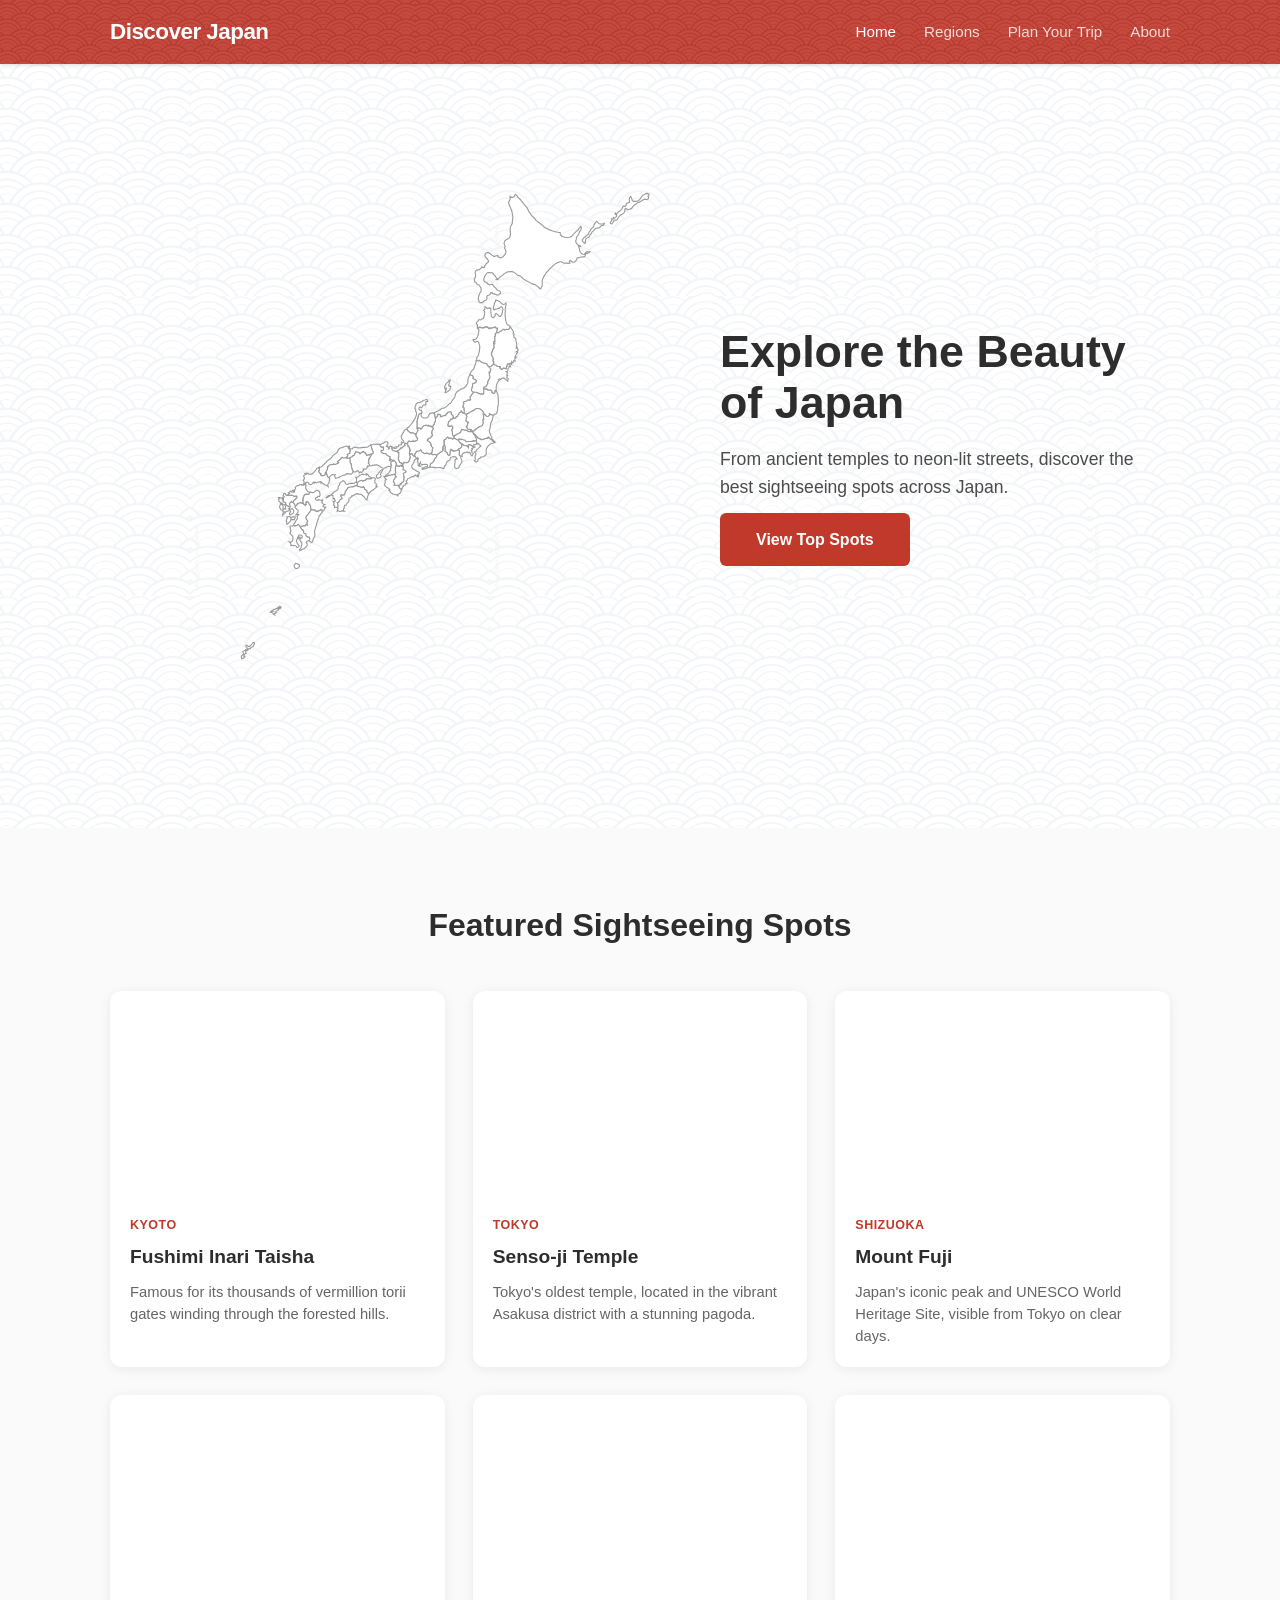
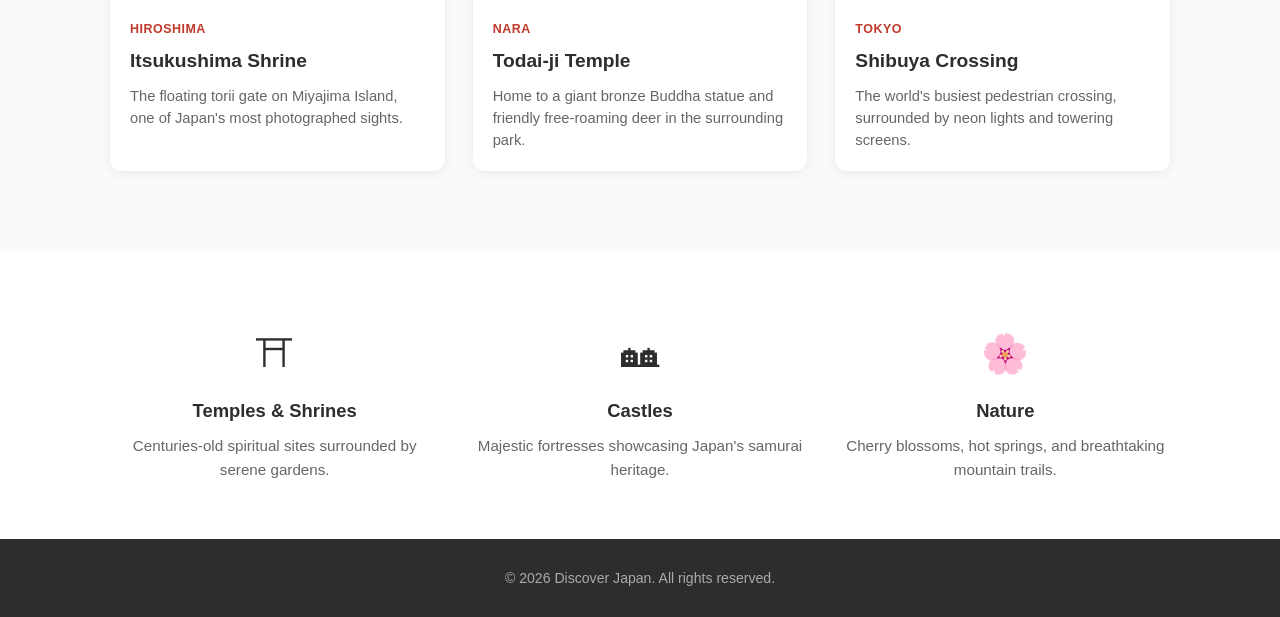
==== index.html @ c1ac1e13 "Version 1: Japan sightseeing website - Homepage with interactive SVG map of Japan (9 regions) - Regi" ====
<!DOCTYPE html>
<html lang="en">
<head>
  <meta charset="UTF-8">
  <meta name="viewport" content="width=device-width, initial-scale=1.0">
  <title>Discover Japan - Sightseeing Guide</title>
  <link rel="stylesheet" href="styles.css">
</head>
<body>

  <header class="site-header">
    <nav class="nav-bar">
      <a href="index.html" class="logo">Discover Japan</a>
      <ul class="nav-links">
        <li><a href="index.html" class="active">Home</a></li>
        <li class="dropdown">
          <a href="#">Regions</a>
          <ul class="dropdown-menu">
            <li><a href="regions/hokkaido.html">Hokkaido</a></li>
            <li><a href="regions/tohoku.html">Tohoku</a></li>
            <li><a href="regions/kanto.html">Kanto</a></li>
            <li><a href="regions/chubu.html">Chubu</a></li>
            <li><a href="regions/kansai.html">Kansai</a></li>
            <li><a href="regions/chugoku.html">Chugoku</a></li>
            <li><a href="regions/shikoku.html">Shikoku</a></li>
            <li><a href="regions/kyushu.html">Kyushu</a></li>
            <li><a href="regions/okinawa.html">Okinawa</a></li>
          </ul>
        </li>
        <li><a href="plan.html">Plan Your Trip</a></li>
        <li><a href="#">About</a></li>
      </ul>
    </nav>
  </header>

  <section class="hero-map">
    <div class="hero-map-text">
      <div class="hero-default-content" id="heroDefault">
        <h1>Explore the Beauty of Japan</h1>
        <p>From ancient temples to neon-lit streets, discover the best sightseeing spots across Japan.</p>
        <a href="#spots" class="btn-primary">View Top Spots</a>
      </div>
      <div class="region-tooltip" id="regionTooltip">
        <h3 id="tooltipTitle"></h3>
        <p id="tooltipDesc"></p>
        <span class="tooltip-click-hint">Click to explore</span>
      </div>
    </div>
    <div class="japan-map-wrapper">
      <svg class="japan-map" viewBox="10 10 470 475" xmlns="http://www.w3.org/2000/svg">

        <!-- Hokkaido -->
        <g class="region" data-region="Hokkaido">
          <path d="M460.6,25.8 L461.5,25 L462.5,24 L463,22.9 L463.8,21.9 L464.7,21.1 L465.8,20.5 L467.2,19.6 L468.6,19.4 L469.8,19.8 L470.1,21 L469.1,21.8 L469.7,22.9 L469.5,24.1 L468.2,25 L467,24.7 L465.7,24.8 L464.5,25.3 L463.6,26.1 L462.5,26.8 L461.4,27.3 L460,27.7 L459,28.4 L458.1,29.2 L457,29.8 L456.1,30.6 L455.3,31.5 L454.6,32.6 L453.6,33.4 L452.2,33.8 L451,34.2 L450,33.5 L448.9,33 L448.1,33.9 L448.4,35.2 L447.7,36.5 L446.9,37.5 L445.8,38.3 L444.4,38.9 L443.5,39.8 L442.7,40.7 L442,41.8 L441.5,42.9 L440.3,43.6 L438.8,43.7 L437.9,44.7 L437.3,45.9 L436.5,47 L435.2,46.7 L435.1,45.5 L435.9,44.6 L436.3,43.3 L436.4,42 L436.9,43.1 L437.9,42.4 L437.8,41.2 L438.9,41.8 L439.9,41.1 L440.7,40.1 L440.7,38.7 L439.5,38.4 L439.6,37.1 L440.7,37.9 L441.8,37 L442.5,36 L443.8,35.3 L444.8,34.3 L445.6,33.3 L446.3,32.2 L446.6,30.8 L448,30.9 L449.2,30.7 L449.4,29.4 L450.1,28.3 L451.2,27.8 L452.5,27.4 L452.4,26.1 L452.2,24.7 L452.5,23.3 L453.4,22.2 L454.1,23.2 L454.6,24.5 L454.9,25.8 L455.9,26.6 L457.6,26.6 L459,26.4 L460.2,26 L460.6,25.8 Z" fill="#ffffff" stroke="#0f3460" stroke-width="0.5"/>
          <path d="M343.3,28.6 L343.2,27.2 L343.9,26.2 L344.5,24.7 L344.4,23.3 L344.5,22.1 L345.3,23 L346.7,23 L348.2,22.3 L348.6,21.1 L349.4,20.2 L350.2,21.1 L351.1,21.9 L351.8,23.3 L352.8,24 L353.8,24.9 L354.7,26.2 L356.6,28.7 L357.4,29.6 L358.5,30.8 L359.3,31.7 L360,32.7 L360.6,33.8 L361.1,35.3 L361.9,36.3 L362.6,37.4 L363.3,38.6 L364.1,39.5 L365.1,40.5 L366.1,41.4 L367,42.5 L367.9,43.8 L368.9,44.5 L370.1,45.5 L371.8,46.6 L372.8,47.6 L374,48.3 L375.2,49.8 L376.6,50.6 L377.7,51.2 L378.8,51.7 L380.9,52.6 L382.5,53.2 L385.3,54 L386.7,54.3 L388.5,54.7 L389.7,54.8 L389.9,56 L390.4,57.2 L391.6,58.3 L393.9,59 L395.5,59.2 L396.8,59.3 L398.3,59.1 L399.8,58.4 L400.7,57.5 L401.5,56.4 L402.6,55.6 L403.4,54.7 L404.4,53.7 L405.4,52.9 L406.3,52.1 L406.8,51 L407.6,50.1 L408.3,49 L408.8,50.3 L408.8,51.6 L408.3,52.7 L407.3,53.9 L406.9,55.1 L406.5,56.4 L405.6,57.5 L404.9,58.5 L404.4,59.7 L404.3,61.2 L403.8,62.3 L404,63.5 L404.8,64.8 L406.2,66.2 L407.8,66.7 L408.7,67.7 L407.5,67.1 L406.2,66.3 L406.4,67.5 L407,68.8 L407.2,70 L407.4,71.2 L408,72.6 L409.1,73.8 L410.2,74.4 L411.4,74.6 L412.2,73.7 L413,72.7 L414,71.9 L415.2,72.1 L416.6,72 L415.9,73 L414.6,73.4 L413.3,73.8 L412.5,74.7 L412.3,75.9 L411.5,76.8 L410.2,76.7 L409,76.9 L407.8,77.1 L406.7,77.6 L405.2,77.7 L404.7,79.1 L404,80.2 L403.1,81.1 L402,81.6 L400.8,81.5 L399.9,80.6 L398.9,79.9 L398,81.1 L398.5,82.4 L397.1,82.6 L395.8,82.4 L394.5,82.3 L393.2,82.5 L392,81.9 L391,81.2 L389.6,81.2 L388.3,81.6 L387.2,82.1 L385.4,83.1 L383.9,84.2 L382.9,85.1 L382,86 L380.9,87 L380,88 L379.1,88.9 L377.3,91 L376.6,92 L375.5,93.6 L374.8,94.9 L374.3,96 L373.7,97.3 L373.4,98.6 L373.6,99.8 L373.6,101 L373.5,102.2 L373.4,103.4 L372.5,104.6 L372.2,105.8 L371.1,105.3 L370.4,104.3 L369.4,103.4 L368.3,102.8 L367.4,102 L366.2,101.6 L365,101.4 L363.9,100.7 L362.7,100.3 L361.7,99.6 L360.6,99 L359.5,98.5 L358.5,97.8 L357.3,97.3 L356.2,96.4 L354.9,95.2 L354,94.2 L352.8,93.7 L351.6,93.5 L350.6,92.8 L349.6,91.9 L348.6,91 L347.5,90.5 L346.3,90.1 L345,90 L342.6,90.3 L341,91 L339.8,91.7 L338.8,92.4 L337.6,93.5 L336.4,94.2 L335.4,94.9 L334.2,96.3 L333.5,97.3 L332.3,97.2 L333.4,96.6 L332.3,96.1 L331.6,94.9 L330.9,93.8 L329.9,93 L329.1,91.7 L328.1,91 L326.7,91.1 L325.3,91 L323.9,91.1 L323.1,92 L322,93.6 L321.4,94.9 L320.8,96.8 L320.8,98.1 L321.5,99.2 L322.9,99.7 L323.9,100.6 L324.8,101.5 L326,102.2 L327.2,101.8 L328.5,101.6 L329.4,102.7 L330.1,103.8 L331.1,104.5 L331.9,105.5 L332.6,106.6 L333.7,107.2 L335,107.5 L335.8,108.5 L336,109.7 L334.9,110.2 L334.1,111.1 L332.7,111.4 L331.5,110.6 L330.2,110.2 L328.9,110 L328.1,109 L326.8,109.2 L326.4,110.5 L325.3,111.4 L324,111.7 L323.5,113.2 L323.4,114.9 L322.7,115.9 L321.4,116.4 L320.4,117.1 L319.8,118.2 L318.6,118.1 L317.4,118.1 L316.5,117.2 L316.1,116 L315.7,114.8 L315.9,113.3 L316.1,112.1 L316.8,110.8 L317.2,109.4 L318.1,108.5 L318.3,107.3 L318.3,105.8 L318.1,104.6 L317.4,103.6 L316.4,102.1 L314.9,101.7 L314.2,100.7 L313.6,99.6 L312.4,99.3 L312.2,98.1 L312.1,96.8 L312.8,95.8 L313.3,94.7 L313.3,93.5 L313.2,92 L312.9,90.8 L313.4,89.7 L314.2,88.8 L315.5,88.5 L316.8,88.4 L317.6,87.4 L318.6,86.7 L319.1,85.6 L320.1,86.5 L321.3,86.4 L321.3,85.2 L322.2,84.2 L322.8,83.1 L323.7,82.3 L324.7,81.6 L325.1,80.4 L324.4,79.4 L323.7,78.4 L323,77.4 L322,76.6 L321.7,75.4 L322,74.2 L322.8,73.3 L324,72.8 L325.2,72.9 L326,73.8 L327.1,74.4 L328,75.2 L329.1,75.7 L329.9,76.6 L331,76.1 L332.2,75.8 L333.4,75.5 L333.5,76.7 L334.8,77.1 L335.9,77.6 L337.3,77.2 L338.3,76.5 L339.4,75.2 L340.4,73.9 L340.7,72.6 L340.7,71.2 L340.2,70 L339.5,68.8 L340,67.2 L339.4,65.8 L339.1,64.5 L339.4,63.2 L340,61.9 L341.1,61.3 L342.3,60.7 L343.5,60.1 L344.3,59 L344.5,57.8 L344.8,56.6 L344.8,55.2 L344.6,53.5 L344.7,52.2 L344.6,50.3 L345.1,49.2 L345.6,48.1 L346.3,46.8 L346.6,45.1 L346.6,43.8 L347,41.7 L346.9,39.7 L346.5,37.7 L346.3,36.4 L345.9,34.9 L345.1,33 L344.2,30.8 L343.5,29 L343.3,28.6 Z" fill="#ffffff" stroke="#0f3460" stroke-width="0.5"/>
          <path d="M415.6,55.7 L415.8,54.5 L416.8,53.3 L417.6,51.9 L418.4,51 L419.4,50.1 L420.1,48.8 L420.5,47.6 L421.2,46.5 L421.9,45.4 L422.9,44.7 L423.8,45.5 L424.5,46.5 L425.6,47 L427,47.1 L428.6,47 L429.7,46.4 L429.4,47.6 L428.7,48.6 L427.5,48.2 L426.5,49 L425.7,50 L424.6,50.7 L423.2,50.8 L422,50.9 L420.9,52.1 L420.1,53.1 L419,53.7 L418.3,54.8 L417.7,56 L416.8,56.9 L416.3,58.2 L415.5,59.2 L414.2,59.4 L413.3,60.2 L412.7,61.4 L412.6,62.6 L412.4,64 L412.3,65.2 L412.2,63.9 L410.9,63.8 L410.1,62.7 L409.7,61.5 L410.5,60.5 L411.3,59.5 L412.4,58.6 L413.3,57.8 L414.4,57 L415.4,56.2 L415.6,55.7 Z" fill="#ffffff" stroke="#0f3460" stroke-width="0.5"/>
          <text x="382" y="66">Hokkaido</text>
        </g>

        <!-- Tohoku -->
        <g class="region" data-region="Tohoku">
          <path d="M341.7,173.6 L343,173.2 L344.1,173.8 L344.6,174.9 L344.9,176.1 L343.7,175.5 L343.5,176.8 L342.7,177.7 L342.6,178.9 L342.2,180.1 L341,180.4 L342,181.1 L341.9,182.3 L341.8,183.5 L342.7,184.3 L341.6,183.8 L341.8,185 L341.5,186.2 L342.7,186.6 L342.6,187.8 L342.4,189.1 L341.5,188.3 L340.5,187.5 L339.6,186.7 L338.5,186.2 L336.9,186.7 L336,187.6 L334.9,187 L333.9,187.8 L334.8,188.6 L333.7,189.3 L333.1,190.5 L332.6,191.6 L332.1,193.4 L331.9,194.6 L332,197.1 L330.8,197.7 L330.8,198.9 L330,199.8 L328.8,200 L327.8,199 L327.9,197.8 L326.7,197.4 L325.5,197.3 L324.3,197.4 L323.7,196.3 L322.4,196.3 L321.2,196 L320.8,194.8 L321.8,194.1 L323,193.7 L323.4,192.5 L324.3,191.3 L324.1,190.1 L324.6,189 L325.1,187.9 L325.8,186.8 L326.1,185.6 L326,184.4 L325.8,183.2 L325.7,182 L326.4,181 L326.8,179.8 L327,178.5 L326.3,177.4 L325.6,176.4 L326.5,175.6 L327.7,175.3 L328.6,174.5 L329.7,173.9 L330.9,174.4 L332,175 L333,175.8 L334.3,175.8 L335.6,175.9 L335.1,177 L335.9,178 L337,178.7 L337.9,177.9 L338.8,177.1 L339.9,177.7 L341.1,177.4 L341.2,176.2 L341.8,175 L341.7,173.6 Z" fill="#ffffff" stroke="#0f3460" stroke-width="0.5"/>
          <path d="M313.7,170.5 L315,170.6 L317,170.2 L317.7,171.3 L318.7,172.1 L319.9,172.5 L321.1,172.7 L322.3,173 L323.5,173.3 L323.8,174.5 L324.6,175.4 L325.5,176.3 L326.4,177.2 L327.1,178.2 L326.6,179.3 L326.6,180.7 L325.4,180.9 L325.7,182.1 L325.7,183.3 L326.1,184.5 L326.3,185.7 L325.8,186.8 L325.1,187.9 L324.6,189 L324.1,190.1 L324.3,191.3 L323.6,192.3 L323.2,193.6 L322,194.1 L320.8,194.3 L320.7,195.7 L320.8,196.9 L320.6,198.1 L320.9,199.4 L320.4,200.5 L319.1,200.7 L317.8,201.1 L316.9,200.3 L315.7,200.5 L315.2,199.4 L314,199.5 L312.7,199.6 L311.5,199.3 L310.4,198.7 L309.5,197.6 L309.7,196.4 L309.9,195.2 L310.6,194.1 L310.5,192.9 L310.5,191.7 L311.4,190.9 L312.6,190.8 L313.6,190.1 L314.2,188.9 L313.4,188 L312.1,187.5 L311.2,186.7 L311.1,185.4 L310.8,184.2 L309.6,183.9 L308.5,183.4 L308.4,182.2 L309,181.1 L309.7,180.1 L310.6,179.2 L311.5,178.2 L312.1,176.8 L312.6,175.2 L313.1,174.1 L313.7,171.6 L313.7,170.5 Z" fill="#ffffff" stroke="#0f3460" stroke-width="0.5"/>
          <path d="M331.2,139.1 L330.9,140.7 L332.2,141.1 L333.1,141.9 L332.7,143.2 L332.5,144.4 L332,145.5 L331.1,146.6 L331.1,147.8 L330.6,149 L330.8,150.2 L330.7,151.6 L331,152.8 L329.8,153.3 L329.6,154.5 L330.7,155.3 L329.9,156.2 L330,157.5 L330.1,158.7 L329.5,159.8 L328.6,160.7 L328.5,161.9 L327.8,162.9 L327.5,164.1 L327.9,165.3 L328.3,166.5 L329.1,167.4 L329.3,168.7 L329.1,169.9 L329,171.2 L330,171.9 L329.5,173 L328.9,174.1 L328,174.9 L327.1,175.7 L325.9,175.9 L324.7,175.5 L323.9,174.6 L323.5,173.4 L322.3,173 L321.1,172.7 L319.9,172.5 L318.8,171.9 L317.7,171.3 L317,170.2 L315.9,170.8 L314.3,170.5 L314.3,168.9 L314.5,167.6 L315.3,166.6 L315.9,165.5 L316.2,164.3 L316.7,161.9 L317,160 L317.1,158.1 L317,156.8 L316.6,155.6 L316.2,154.4 L315.4,153.4 L314.2,152.9 L313.4,153.8 L312.2,153.7 L311.4,152.8 L311.1,151.6 L312.4,151.6 L313.7,150.9 L314.5,150 L315.1,148.7 L315.8,146.8 L316,145.6 L316.4,143.3 L316,142.1 L315.1,141.3 L316.3,141.1 L317.2,140 L318.1,140.8 L319.3,140.7 L320.5,140.6 L321.8,140.7 L322.6,139.7 L323.6,140.4 L324.8,140.9 L325.7,141.7 L326.7,141 L327.9,141.2 L329,140.7 L330,139.9 L331.1,139.1 L331.2,139.1 Z" fill="#ffffff" stroke="#0f3460" stroke-width="0.5"/>
          <path d="M329.5,123 L329.6,121.8 L329.9,120.6 L330.3,119.4 L330.5,118.2 L331.3,117.1 L331.5,115.8 L332.7,116.1 L333.8,116.7 L335,117.1 L336,118.2 L336.9,119.2 L338.5,119.8 L339.8,119.3 L340.8,118.5 L340.9,120.1 L340.4,122 L340.2,123.3 L340.1,124.6 L340.2,125.9 L340,127.8 L340,129.2 L340.1,130.5 L340.5,133.5 L340.8,135 L341.4,136.9 L341.9,138 L343,138.5 L344,139.2 L344.8,140.1 L344.1,141.1 L343.4,142.1 L342.3,142.7 L341.2,142.2 L339.9,142.9 L338.8,142.2 L337.8,142.9 L336.8,143.7 L335.4,144.1 L334.5,145 L333.5,145.7 L332.5,145 L332.6,143.4 L333.2,142.3 L333,141.1 L331.8,141 L331.1,139.9 L329.9,140.5 L328.7,140.7 L327.5,141.3 L326.2,140.8 L325.1,141.4 L324.3,140.4 L323.3,139.7 L322.1,140 L321,140.5 L319.8,140.9 L318.6,140.8 L317.5,140.2 L316.3,140.5 L314.9,140.9 L315,139.6 L315,138.2 L314,137.4 L314.1,136.2 L315.1,135.4 L315.7,134.3 L316.5,133.4 L317.9,133.8 L319.1,133 L320.2,132.5 L320.9,131.1 L321.2,129.8 L321.5,127.9 L321.5,125.9 L320.6,125.1 L321.6,124.3 L321.7,123.1 L321.9,121.9 L322.9,122.6 L323.8,123.5 L325,123.1 L326.2,122.9 L327.1,123.7 L327,125 L327.1,126.5 L327.3,127.8 L327.4,129 L327.7,130.4 L328.4,131.4 L329.6,131.7 L330.4,130.8 L331.1,129.8 L330.9,128.5 L332,128 L333,128.8 L333.9,129.7 L334.8,130.5 L336.1,130.4 L337.1,128.5 L337.5,126.7 L337.6,125.5 L338.1,124.4 L337.6,122.7 L336.8,121.7 L335.7,122.2 L334.8,123.1 L333.6,123.4 L332.4,123.9 L331.2,124 L330.1,124.8 L329.3,123.9 L329.5,123 Z" fill="#ffffff" stroke="#0f3460" stroke-width="0.5"/>
          <path d="M320.8,195.8 L322,196.4 L323.2,196.1 L324.1,197 L325.5,197.3 L326.7,197.2 L327.9,197.8 L327.8,199 L328.6,200.1 L329.8,200.2 L330.8,199.5 L330.9,198.3 L332,197.7 L332.5,198.8 L333.1,200.4 L333.5,201.7 L333.7,203.1 L333.7,204.4 L333.9,206 L334,207.4 L333.9,208.8 L333.8,210.1 L333.5,211.7 L333.3,213.2 L333.3,214.6 L332.8,216.3 L332.7,217.6 L332,218.6 L330.8,218.9 L329.7,219.9 L328.5,220 L327.4,219.4 L326.3,218.8 L326,220.1 L325,220.8 L324.1,221.6 L323.2,220.8 L322.3,219.8 L321.3,218.9 L320.2,218.4 L320.2,217.2 L319.4,216.2 L318.6,215.3 L317.7,214.5 L316.5,214.1 L315.3,213.9 L313.8,214 L312.8,214.7 L311.9,215.5 L310.6,215.8 L309.6,216.5 L308.4,217.2 L307.2,217.9 L306.1,218.7 L304.9,219 L303.7,218.6 L302.9,217.6 L303,216.4 L302.8,215.2 L302.9,214 L302.6,212.8 L301.5,212.1 L302.2,211 L302.5,209.8 L302.5,208.6 L302.6,207.4 L303.9,207.2 L305.1,207 L306,206 L307.3,206 L308.5,206.2 L308.5,204.9 L308.2,203.7 L308.8,202.6 L309.6,201.5 L310.3,200.4 L311.1,199.5 L312.2,199 L313.5,199.1 L314.7,199.4 L315.6,200.3 L316.8,200.2 L317.7,201 L318.9,200.6 L320.1,200.9 L320.9,199.9 L320.6,198.7 L320.6,197.4 L320.7,196 L320.8,195.8 Z" fill="#ffffff" stroke="#0f3460" stroke-width="0.5"/>
          <path d="M343.4,142.2 L344,141.1 L345.1,140.5 L345.8,141.6 L346.5,142.7 L347.1,143.9 L347.6,145 L347.2,146.2 L348.2,146.9 L347.7,148 L348,149.3 L348.9,150.1 L349.8,150.9 L349.6,152.1 L350,153.3 L350.3,154.5 L350.6,155.7 L350.4,156.9 L350.2,158.1 L350.1,159.3 L351,158.5 L351.2,159.7 L351.9,160.7 L351.1,161.7 L350.1,162.5 L351.3,162.3 L351.4,163.5 L350.3,164 L349.9,165.2 L349.3,166.3 L348.8,167.5 L350.1,167.5 L349,168.5 L348.7,169.7 L349.2,170.8 L347.8,170.8 L347.5,172 L346.5,172.7 L346,171.6 L345.7,172.8 L345.9,174 L345,173.1 L343.8,173.5 L342.6,173.3 L341.8,174.2 L341.5,175.4 L341.1,176.8 L340.9,178 L339.8,177.5 L338.6,177.2 L337.8,178.1 L336.4,177.9 L335.5,177.1 L335.7,175.9 L334.5,175.8 L333.2,175.8 L332.3,175 L331.1,174.6 L330.1,173.9 L329.5,172.8 L329.9,171.6 L329.1,170.6 L329.4,169.4 L329.3,168.2 L328.5,167.1 L328,166 L327.7,164.8 L327.9,163.4 L328.5,162.3 L328.8,160.9 L329.5,159.9 L330.1,158.7 L330,157.5 L329.9,156.2 L330.7,155.3 L329.6,154.7 L329.7,153.5 L330.9,153.6 L330.8,152.4 L330.7,150.8 L330.8,149.5 L331.2,148.3 L331.3,147.1 L331.6,145.9 L332.5,145 L333.5,145.7 L334.5,145 L335.4,144.1 L336.6,143.7 L337.6,143 L338.7,142.3 L339.7,143 L340.8,142.3 L342,142.4 L343.2,142.3 L343.4,142.2 Z" fill="#ffffff" stroke="#0f3460" stroke-width="0.5"/>
          <text x="331" y="171">Tohoku</text>
        </g>

        <!-- Kanto -->
        <g class="region" data-region="Kanto">
          <path d="M315.3,213.8 L316.5,214.1 L317.7,214.5 L318.7,215.2 L319.4,216.2 L320.3,217 L320.1,218.3 L320.4,219.6 L320.5,220.8 L320.4,222 L320.9,223.1 L319.9,223.8 L320.2,225 L320.2,226.3 L320.4,227.5 L319.7,228.6 L319.4,229.9 L318.2,229.8 L317.1,230.3 L316,230.8 L314.9,231.3 L314.2,232.3 L313.1,233 L312.3,233.9 L311.2,234.4 L310.1,233.9 L309.4,232.9 L308.2,232.7 L307,232.9 L306,232.2 L305.4,231.1 L305.2,229.8 L306,228.9 L306.2,227.5 L306.8,226.4 L305.8,225.7 L304.6,225.3 L304.5,224.1 L305,222.8 L305.2,221.6 L304.7,220.4 L305.4,219.3 L306.2,218.4 L307.4,217.8 L308.6,217.1 L309.7,216.5 L310.8,215.9 L312,215.4 L312.9,214.5 L314.2,213.8 L315.3,213.8 Z" fill="#ffffff" stroke="#0f3460" stroke-width="0.5"/>
          <path d="M292.5,229.9 L291.3,229.7 L290.1,229.8 L288.5,229.5 L288.2,228.2 L288.7,226.8 L288.9,225.6 L289.9,224.9 L290.5,223.7 L291.7,223.4 L292.9,223 L293.9,222.3 L295.1,222.5 L295.6,221.4 L296.9,220.9 L297.3,219.7 L298.2,218.9 L298,217.6 L299.2,217.5 L300.2,216.7 L301.5,217.1 L302.2,218.1 L303.4,218.6 L304.6,218.8 L304.8,220 L305.7,220.9 L305,221.9 L304.9,223.3 L304.4,224.4 L304.9,225.5 L306.2,225.8 L306.2,227.1 L306,228.3 L305.5,229.4 L304.9,230.5 L305.8,231.5 L306.3,232.6 L307.5,232.8 L308.7,233 L309.8,233.6 L308.6,234.4 L307.2,234.6 L306,234.2 L305,233.5 L303.4,233.4 L302.2,233.1 L301,232.8 L300.1,234.1 L299.6,235.2 L298.7,236.1 L297.6,236.7 L296.4,237 L295.6,237.9 L294.4,238 L293.6,239.1 L292.5,238.3 L292.3,237 L291.8,235.8 L292.1,234.5 L291.8,233.3 L292.5,232.3 L292.6,231.1 L292.5,229.9 Z" fill="#ffffff" stroke="#0f3460" stroke-width="0.5"/>
          <path d="M325.8,218.5 L326.7,219.3 L327.9,219.6 L329.1,220 L329.1,221.6 L328.6,222.8 L328.4,224.3 L327.9,225.4 L327.1,226.9 L326.9,228.1 L326.5,229.3 L326.7,230.5 L326.3,231.9 L325.7,233.3 L325.9,234.8 L326.5,236.9 L327.2,238.5 L328.1,240.1 L327.9,241.3 L329.2,242.2 L330.4,244 L328.9,243.4 L328.2,242.2 L326.9,241.8 L326.2,240.8 L325.2,240 L324.1,240.5 L322.9,240.7 L321.8,241.5 L320.2,241.8 L318.9,242.1 L317.7,241.3 L316.5,240.9 L315.4,240.3 L314.6,239.4 L313.7,238.4 L312.8,237.5 L311.6,236.9 L310.9,235.8 L310.6,234.6 L311.8,234.1 L312.9,233.6 L313.1,232.4 L314.3,232.3 L315,231.3 L316.1,230.7 L317.3,230.1 L318.5,229.8 L319.5,229.1 L320,228 L320.3,226.8 L320.2,225.5 L320,224.3 L320.9,223.4 L320.4,222.3 L320.6,221 L320.4,219.7 L320.9,218.6 L321.7,219.5 L322.5,220.5 L323.6,221 L324.9,220.9 L325.8,220.1 L325.8,218.6 L325.8,218.5 Z" fill="#ffffff" stroke="#0f3460" stroke-width="0.5"/>
          <path d="M312.1,236.8 L313.3,238 L314,239 L314.9,240 L315.9,240.7 L317.2,241.4 L318.5,242.1 L319.7,241.7 L321,241.5 L322.1,241 L323.3,240.8 L324.6,240.8 L324.8,239.6 L325.9,240.4 L326.7,241.4 L327.8,242 L328.6,243.1 L329.8,244 L331,244.3 L329.2,245.2 L327.9,245.2 L326.8,245.8 L325.7,246.7 L324.7,247.6 L324,248.6 L323.2,250 L322.9,251.2 L322.8,252.9 L323,254.1 L322.8,255.5 L321.8,256.4 L320.9,257.2 L319.6,257.6 L318.3,257.5 L317.6,258.5 L316.5,259 L315.6,259.8 L315.3,261 L314.6,262 L313.3,262.1 L312.2,261 L313.2,260.2 L313,259 L312.9,257.8 L312.8,256.6 L313.6,255.4 L313.3,254.2 L312.3,253.4 L313.2,252.4 L314.4,252.2 L314.3,251 L315.3,250.3 L316.3,249.5 L317,248.5 L318.1,248 L317.4,247 L316.4,246.3 L315.7,245.3 L314.6,246 L314.3,244.7 L314.1,243.5 L314.1,242.2 L314,241 L313.1,239.6 L312.7,238.2 L312.1,236.9 L312.1,236.8 Z" fill="#ffffff" stroke="#0f3460" stroke-width="0.5"/>
          <path d="M297.7,241.9 L298.7,241.1 L299.9,241.5 L301.2,241.7 L302.4,242.1 L303.6,242.2 L304.4,243.2 L305.5,243.8 L306.7,243.6 L307.8,243.1 L309,243.5 L310.3,243.1 L311.6,243.4 L312.8,242.8 L313.9,243.4 L314.2,244.6 L314,245.8 L312.9,246.6 L311.7,246.5 L311.7,247.8 L312.6,248.6 L311.4,248.6 L310.2,247.6 L309.1,246.9 L307.9,246.4 L306.8,246.9 L307.3,248 L306.9,249.2 L306,248.3 L305.1,247.4 L303.9,247.2 L302.7,247.1 L301.8,246.3 L300.7,245.6 L299.6,245.1 L298.7,244.1 L298.1,242.9 L297.7,241.9 Z" fill="#ffffff" stroke="#0f3460" stroke-width="0.5"/>
          <path d="M300.9,232.7 L302.1,233.1 L303.3,233.5 L304.6,233.4 L305.7,234 L306.8,234.7 L308,234.5 L309.4,234.7 L310.6,234.5 L310.9,235.8 L311.4,236.9 L312.6,237.8 L312.9,239.1 L313.6,240.2 L314.2,241.6 L314,242.8 L312.8,243 L311.6,242.8 L310.3,243.1 L309.2,243.7 L307.8,243.7 L306.6,243.6 L305.4,243.8 L304.3,243.1 L303.5,242.2 L302.2,242 L301,241.7 L299.7,241.5 L298.4,241.3 L297.4,242 L296.2,241.8 L295,241.4 L293.9,240.7 L293.7,239.5 L294.2,238.4 L295.4,238 L296.3,237.1 L297.6,236.7 L298.6,236 L299.7,235.5 L300.1,234.1 L300.6,233 L300.9,232.7 Z" fill="#ffffff" stroke="#0f3460" stroke-width="0.5"/>
          <path d="M300.9,245.8 L302,246.3 L302.8,247.2 L304.1,247.2 L305.3,247.6 L306.2,248.4 L306.9,249.4 L307,248.2 L306.4,247 L307.6,246.6 L308.8,246.9 L310,247.5 L310.8,248.4 L312.1,248.7 L311.1,249.6 L309.8,249.9 L310.5,251 L309.4,251.6 L310,252.8 L310.1,254 L311.2,254.5 L310.7,255.6 L310.1,256.7 L309.2,255.9 L308.7,254.7 L308.1,253.5 L306.9,253.7 L305.7,253.3 L304.3,253.4 L302.9,253.9 L301.6,254.7 L301,255.8 L301.4,257 L300.1,257.1 L299.1,256.4 L298.3,255.4 L298.5,254 L298.8,252.8 L298.7,251.6 L297.4,251.5 L297.8,250.3 L299,249.9 L300,249.2 L300.7,248.2 L300.8,247 L300.9,245.8 L300.9,245.8 Z" fill="#ffffff" stroke="#0f3460" stroke-width="0.5"/>
          <text x="314" y="263">Kanto</text>
        </g>

        <!-- Chubu -->
        <g class="region" data-region="Chubu">
          <path d="M263.3,251.3 L264.2,252.1 L265.1,252.9 L266,253.8 L267,254.5 L268.2,254.3 L269.6,254.1 L270.6,254.8 L271.8,254.9 L272.9,254.2 L273.7,255.1 L274.9,255.6 L276,255.1 L277.3,255.4 L278.5,255.5 L278.2,256.7 L277.7,257.9 L276.9,258.8 L276.1,260 L275.6,261.2 L275,262.3 L274.1,263.2 L272.9,263.5 L272.4,264.6 L272.3,265.8 L271.8,267 L270.4,267.4 L268.3,268 L266.5,268.7 L265.2,268.8 L264.9,267.5 L266.1,267.7 L267.2,267 L268.2,266.3 L269.3,266.8 L270,265.8 L269.6,264.6 L268.4,264.2 L267.2,264.3 L265.9,264.5 L264.7,264.8 L263.9,263.9 L263.4,262.8 L263.6,261.6 L263.2,262.8 L262.6,264 L262.7,265.2 L263.5,266.1 L262.2,266 L261.3,265.2 L261.5,264 L261.3,262.8 L260.9,261.5 L261.2,260.3 L261.7,259.2 L260.9,258.3 L260.7,259.5 L259.6,258.8 L258.8,257.5 L258.2,256.4 L258.4,255.2 L259,254 L259.6,252.9 L261,252.5 L262.1,252 L263.3,251.6 L263.3,251.3 Z" fill="#ffffff" stroke="#0f3460" stroke-width="0.5"/>
          <path d="M287.7,239.4 L288.9,239.8 L289.4,241 L290.6,240.6 L291.8,240.7 L292.7,241.5 L293.6,240.7 L294.8,240.9 L295.7,241.7 L296.8,242.2 L298,242.4 L298.3,243.7 L299.1,244.8 L300.2,245.4 L300.8,246.5 L300.8,247.9 L300.2,249 L299.1,249.7 L298,250.2 L297.3,251.3 L296.2,251.8 L294.9,252.1 L293.7,252.3 L292.4,251.6 L291.5,250.8 L290.5,251.6 L290.5,252.8 L290.3,254 L290.5,255.3 L289.9,256.4 L288.7,256.2 L288,255 L287.7,253.7 L286.4,253.3 L285.6,252.4 L285.8,251.1 L285.8,249.4 L285.6,248.1 L285.4,246.9 L284.7,245.8 L284.7,244.6 L284.9,243.4 L285,242.2 L286.1,241.7 L286.9,240.8 L287.5,239.7 L287.7,239.4 Z" fill="#ffffff" stroke="#0f3460" stroke-width="0.5"/>
          <path d="M285.1,246.4 L285.4,247.6 L285.8,248.8 L285.7,250 L285.7,251.4 L285.7,252.7 L286.8,253.2 L287.7,254.2 L288.1,255.5 L289.2,256.3 L290.3,255.8 L290.2,254.5 L290.4,253.2 L290.5,252 L291,250.8 L291.9,251.7 L293.1,252.5 L294.9,252.1 L296.1,251.8 L297.4,251.5 L298.6,251.5 L298.8,252.8 L298.5,254 L298.3,255.3 L299,256.3 L300,257 L299.9,258.3 L300.3,259.6 L300.8,260.7 L301.1,261.9 L300.4,262.9 L299.9,264 L299.1,265 L298.4,266.1 L298.3,267.3 L297.1,267.7 L296,268.2 L294.9,267.7 L294.4,266.6 L294.4,265.4 L294.5,264.2 L294.6,263 L294.9,261.7 L294.6,260.5 L295.4,259.6 L296.6,259.5 L296.1,258.4 L295,257.5 L293.4,257.2 L292.1,257.6 L290.9,257.9 L290.3,259.1 L290,260.3 L288.5,261.3 L287.4,262 L286.9,263.2 L286.5,264.7 L285.6,265.5 L284.9,266.6 L284.7,267.9 L283.4,267.9 L282.3,267.4 L280.8,267.1 L279.5,267.1 L278.3,267.4 L276.9,267.3 L275.7,267 L274.3,266.9 L272.6,266.9 L272.2,265.7 L272.5,264.4 L273.2,263.3 L274.3,262.8 L275.2,261.8 L275.9,260.8 L276.3,259.6 L277.1,258.7 L277.8,257.7 L278.3,256.5 L278.9,255.3 L279.9,254.6 L280.8,253.8 L282,253.1 L283.1,252.4 L283.8,251.4 L284.1,250.1 L283.8,248.8 L284.3,247.7 L284.8,246.6 L285.1,246.4 Z" fill="#ffffff" stroke="#0f3460" stroke-width="0.5"/>
          <path d="M264.9,230.8 L265.8,230 L266.6,229.1 L267.8,229.2 L269.1,228.9 L270.4,229 L271.4,229.7 L272.6,229.6 L273.7,230.4 L274.8,231.2 L275.2,232.4 L274.4,233.4 L274,234.6 L273.6,235.8 L274.1,236.9 L274.3,238.2 L273.4,239.1 L272.6,240.1 L271.9,241.1 L270.5,241.1 L269.8,242.1 L270.7,243 L271.6,243.9 L272.4,244.8 L273.1,245.8 L272.9,247 L273.8,247.8 L274.6,248.9 L274.9,250.1 L274.7,251.3 L274.4,252.5 L273.7,253.5 L272.8,254.3 L271.7,255.1 L270.6,254.5 L269.3,253.9 L268.2,254.4 L267,254.6 L266.1,253.8 L265,253.3 L264.5,252.2 L263.7,251.2 L262.6,252 L261.1,252.5 L259.8,252.5 L259.2,253.8 L258.4,254.8 L258.2,256.1 L257.3,256.9 L256.6,255.9 L255.9,254.8 L254.7,255 L253.5,255.3 L253.5,254.1 L253.8,252.9 L254.3,251.8 L254,250.5 L253.3,249.5 L253.1,248.3 L252.1,247.3 L251.4,246.2 L251.9,245.1 L252.2,243.8 L253.3,243.2 L254.5,243.5 L255.7,243.3 L256.9,243.1 L258.1,243.3 L259.4,242.9 L260.5,242.2 L260.9,241 L260.3,239.9 L259.5,238.9 L259.3,237.7 L259.9,236.5 L259.9,235.2 L260.8,234.4 L261.3,233.3 L260.4,232.5 L261.2,231.6 L262.3,231.1 L263.3,231.9 L264.6,231.9 L264.9,230.8 Z" fill="#ffffff" stroke="#0f3460" stroke-width="0.5"/>
          <path d="M290.4,216.5 L291.3,217.3 L291.4,218.7 L292.1,219.7 L293.2,220.2 L293.2,221.6 L293.3,222.8 L292.1,223.2 L290.7,223.6 L290.2,224.8 L289.1,225.5 L288.7,226.7 L288.3,227.9 L288.2,229.3 L289.3,230 L290.5,230.1 L291.7,229.6 L292.6,230.5 L292.6,231.8 L291.8,232.7 L291.9,233.9 L292.3,235.1 L292.4,236.4 L292.4,237.7 L293.1,238.7 L293.9,239.7 L293.4,240.8 L292.3,241.5 L291.6,240.5 L290.3,240.5 L289,240.6 L288.2,239.5 L287.2,240.2 L286.3,241.6 L285.1,242 L284.5,243.1 L285.4,243.9 L284.5,244.7 L284.9,246 L284.7,247.4 L283.8,248.2 L283.7,249.4 L283.4,250.7 L283.9,251.8 L282.9,252.6 L281.7,253.2 L280.7,254 L279.5,254.6 L278.6,255.4 L277.4,255.7 L276.3,255.2 L275.1,255.5 L273.9,255.4 L273.6,254.2 L274.2,253.1 L274.1,251.8 L274.2,250.6 L274.8,249.4 L273.9,248.5 L273.2,247.5 L273.3,246.3 L272.6,245.3 L272,244.2 L270.8,243.5 L269.7,243 L270.3,241.7 L271.2,240.8 L272.4,240.5 L273.2,239.6 L274.1,238.7 L274.5,237.5 L273.7,236.6 L274,235.3 L273.9,234.1 L274.6,233.1 L275.2,231.9 L274.5,230.9 L274.5,229.7 L275.3,228.8 L275.8,227.7 L276,226.5 L276.9,225.7 L277.1,224.5 L277,223.2 L277.5,222.1 L278.4,221.3 L279,220.1 L279.6,219 L280.9,219.2 L281.6,220.2 L282.1,221.3 L283.1,220.5 L284.3,220.4 L285.6,220.1 L286.4,219.2 L287.5,218.6 L288.1,217.4 L289.2,216.8 L290.4,216.5 Z" fill="#ffffff" stroke="#0f3460" stroke-width="0.5"/>
          <path d="M274.9,217.6 L275.8,218.4 L276.3,219.5 L276.6,220.7 L276.9,222 L277,223.2 L277.1,224.4 L276.9,225.7 L276,226.5 L276.1,227.7 L275.3,228.6 L274.7,229.7 L273.7,230.4 L272.8,229.6 L271.6,229.8 L270.7,228.9 L269.6,229.5 L268.5,228.9 L267.3,229.1 L266.1,229.7 L265.2,230.6 L264.7,231.8 L263.7,232.6 L263.2,231.5 L262,231.3 L261,232.1 L260.6,230.9 L260.1,229.8 L260.4,228.6 L260.6,227.3 L260.4,226.1 L260.5,224.9 L260.7,223.7 L261.2,222.5 L261.3,221.3 L261.7,220.1 L262.1,218.9 L263.1,218.1 L264.3,218 L264.1,219.4 L264.1,220.7 L265.1,221.6 L266.1,222.4 L267.5,222.4 L269,222.4 L270.1,221.8 L270.9,220.7 L271.1,219.5 L272,218.4 L273.2,218 L274.7,217.6 L274.9,217.6 Z" fill="#ffffff" stroke="#0f3460" stroke-width="0.5"/>
          <path d="M265.4,207 L266.4,206.3 L267.7,206.1 L268.9,205.6 L270,206.2 L270.1,207.5 L268.6,207.6 L268.1,208.7 L268.6,209.8 L267.8,210.8 L266.6,210.5 L265.6,211.2 L265.1,212.4 L264.1,213.2 L263.1,212.5 L262.1,213.3 L262.1,214.6 L263,215.4 L264.2,215.2 L264.7,216.3 L264.8,217.5 L263.7,218.1 L262.5,218.5 L261.9,219.6 L261.4,220.7 L261.2,221.9 L260.7,223 L260.8,224.2 L260.2,225.3 L260.3,226.5 L260.4,227.7 L260.3,229 L260.4,230.2 L260.2,231.4 L260.6,232.6 L261.2,233.8 L260.4,235 L260,236.2 L259,237 L257.8,236.7 L256.9,235.9 L255.7,235.6 L254.5,235.8 L253.5,235.1 L252.4,234.6 L252,233.4 L251.1,232.5 L251.6,231.4 L253,230.5 L254,229.5 L254.9,228.3 L255.7,227.3 L256.6,226.1 L257.2,225 L258.2,223.6 L258.8,222.5 L259.5,220.7 L259.9,219.3 L259.9,218 L259.5,216.8 L259.1,215.6 L259.2,214.4 L258.3,213.6 L258.7,212.4 L259.3,211.1 L259.4,209.8 L260.3,209 L261.4,208.4 L262.6,208.6 L263.9,207.9 L265.2,207.3 L265.4,207 Z" fill="#ffffff" stroke="#0f3460" stroke-width="0.5"/>
          <path d="M250.8,232.4 L251.7,233.2 L252.3,234.3 L253.4,235.2 L254.5,235.8 L255.7,235.6 L256.9,235.9 L257.8,236.7 L259,237 L259.3,238.3 L259.6,239.5 L260.4,240.4 L260.9,241.5 L260.4,242.6 L259.1,242.9 L258,243.4 L256.8,243.1 L255.5,243.5 L254.3,243.6 L253.1,243.1 L252.1,244 L251.8,245.3 L250.6,245.5 L249.4,245.2 L249.3,246.4 L249.5,247.6 L248.4,248.2 L247.3,248.7 L246.5,249.6 L245.3,249.7 L245.1,250.9 L244.2,251.7 L243,251.8 L242,252.6 L240.8,252.5 L239.6,252.1 L238.4,252 L237.9,250.9 L237.4,249.8 L237.2,248.5 L238.1,249.3 L239.3,249.4 L240.2,248.6 L239.4,249.6 L240.6,249.9 L241.8,249.6 L241.3,248.5 L242.6,248.5 L243.8,248.1 L243.7,246.8 L244.9,246.8 L246.3,246.7 L246.2,245.5 L246.5,244.1 L247.3,245 L248.3,244.2 L248.1,243 L247.3,242.1 L246.5,241.2 L246.4,240 L246,238.8 L246.8,237.9 L247.1,236.7 L248,235.7 L248.6,234.6 L248.7,233.4 L250,233.1 L250.8,232.4 Z" fill="#ffffff" stroke="#0f3460" stroke-width="0.5"/>
          <path d="M308.1,183.1 L309.1,183.8 L310.5,184.1 L311.1,185.2 L310.8,186.5 L311.7,187.4 L312.9,187.6 L313.9,188.6 L313.7,189.8 L312.8,190.6 L311.7,191.1 L310.5,191.5 L310.6,192.7 L310.5,193.9 L310,195.1 L309.7,196.4 L309.5,197.6 L310.4,198.6 L311.5,199.3 L310.4,200.3 L309.7,201.4 L309.1,202.5 L308.2,203.3 L308.5,204.5 L308.8,205.7 L307.5,206.1 L306.3,205.9 L305.6,206.9 L304.4,207.2 L303.1,207.4 L302.1,208.2 L302.7,209.4 L302.4,210.6 L301.7,211.6 L302,212.8 L302.9,213.6 L302.7,215 L303.1,216.2 L303,217.4 L301.9,218 L301.2,216.9 L300.3,215.9 L299.7,217.1 L298.6,217.6 L298.1,218.7 L297.3,219.7 L297.1,220.9 L295.8,221.1 L295.5,222.3 L294.2,222.4 L292.9,222.1 L293.2,220.8 L292.4,219.9 L291.5,219 L291.5,217.7 L290.8,216.7 L289.5,216.7 L288.4,217.2 L287.6,218.2 L286.6,218.9 L286.4,220.2 L285,220 L283.9,220.5 L282.7,220.8 L281.5,221 L281.8,219.8 L280.7,219.1 L279.2,219.1 L278.8,220.4 L278.2,221.5 L277.2,222.2 L276.7,221.1 L276.6,219.9 L276.3,218.6 L275.3,217.9 L276.6,217.1 L278,216.5 L279.7,215.9 L280.7,215.2 L281.9,214.5 L282.8,213.6 L284.3,213.6 L285.5,213.2 L287.3,211.7 L288.5,210.5 L289.6,209.6 L290.7,209.1 L291.5,208 L292,206.9 L292.7,205.8 L293.6,205 L294.5,203.4 L294.9,202 L295.2,200.8 L295.9,199.4 L296.8,198.5 L298.6,197.4 L299.7,196.5 L300.9,196.1 L302.1,195.7 L303.4,194.8 L304.8,193.4 L305.7,192 L306.3,190.4 L306.4,188.9 L306.5,187.7 L306.6,186.5 L307.2,185.2 L307.7,184.1 L308.1,183.1 Z" fill="#ffffff" stroke="#0f3460" stroke-width="0.5"/>
          <path d="M285.5,199.7 L286,198.6 L286.1,197.4 L287,196.4 L286.7,195.2 L285.7,196 L285.2,194.9 L285.6,193.6 L286.1,192.5 L286.7,191.4 L287.7,190.5 L288.6,189.7 L289.1,188.5 L290.2,188 L290.1,189.2 L289.8,190.4 L289.4,191.6 L288.8,192.7 L289.6,193.9 L290.8,193.5 L290.9,194.7 L290.3,195.8 L290,197.1 L289,197.8 L287.9,198.7 L286.7,199.1 L285.6,199.6 L285.5,199.7 Z" fill="#ffffff" stroke="#0f3460" stroke-width="0.5"/>
          <text x="274" y="237">Chubu</text>
        </g>

        <!-- Kansai -->
        <g class="region" data-region="Kansai">
          <path d="M229.9,248.6 L228.7,249 L227.6,248.4 L226.7,247.6 L226.9,246.4 L228.1,246.2 L229,245.4 L230.3,245 L231.2,244.2 L232.4,243.9 L233.7,243.9 L234.2,245 L233.7,246.2 L233,247.4 L232.5,248.5 L233.4,247.6 L233.9,248.7 L235,249.2 L234.7,250.4 L235.6,249.6 L235.1,248.4 L236.4,247.9 L237.6,248.2 L237.5,249.4 L237.7,250.7 L238.4,251.7 L239.6,252.2 L240.8,252.5 L242,252.6 L243.2,253.3 L244.2,254 L243.8,255.3 L244,256.6 L243.8,257.9 L243.4,259.1 L243.9,260.3 L244.5,261.4 L244.7,262.6 L245.8,263.1 L246.9,263.7 L247.1,264.9 L247.2,266.1 L246.1,265.5 L244.9,265.6 L243.8,266.1 L242.5,265.9 L241.9,264.7 L241.7,263.5 L241.1,262.4 L240.3,261.5 L239.4,260.6 L239.2,261.8 L238,261.2 L237.3,260 L236.1,259.8 L236,258.5 L235.7,257.3 L234.5,257 L233.5,256.3 L232.5,255.6 L232,254.5 L230.8,254.6 L229.5,254.3 L228.4,253.6 L227.8,252.3 L228.8,251.6 L230,251.4 L230,250.2 L229.9,248.9 L229.9,248.6 Z" fill="#ffffff" stroke="#0f3460" stroke-width="0.5"/>
          <path d="M249.2,245.2 L250.4,245.5 L251.5,246 L252.2,247 L252.1,248.2 L253.3,248.7 L253.5,249.9 L253.7,251.1 L253.8,252.3 L253.6,253.5 L253.4,254.7 L253.7,255.9 L254.5,256.8 L254.2,258 L253.8,259.2 L253.8,260.5 L253,261.4 L252.3,262.4 L251.2,262.9 L250,262.8 L248.7,262.4 L248.2,263.5 L247.3,264.3 L246.6,263.3 L245.6,262.6 L244.4,262.4 L244.5,261.2 L243.6,260.2 L243.5,259 L243.9,257.6 L243.9,256.4 L243.8,255.1 L244.1,253.9 L243,253.2 L242.9,252 L244,251.3 L245.1,250.7 L245.5,249.4 L246.7,249.6 L247.6,248.7 L248.5,247.8 L249.7,247.4 L249.2,246.2 L249.2,245.2 Z" fill="#ffffff" stroke="#0f3460" stroke-width="0.5"/>
          <path d="M238.4,273.7 L239.6,273.2 L240.7,273.8 L241,275.1 L241.8,276.1 L240.6,276.6 L240,277.7 L239.3,278.7 L239.1,279.9 L239.9,280.9 L240.3,282.1 L239.8,283.2 L241.1,283.2 L242.3,283.4 L243.6,283.2 L244.2,284.3 L244.8,285.5 L245.6,286.6 L246.8,286.8 L246.1,287.8 L245.8,289 L245.2,290.1 L244.3,290.9 L243.2,291.5 L243.1,292.7 L242.2,291.9 L241,291.7 L239.8,291.4 L238.6,291.1 L237.5,290.5 L236.5,289.8 L236,288.7 L235,288 L236,287.3 L235.2,286.4 L234.1,285.7 L233,285 L232.1,284.2 L231.2,283.3 L231,282.1 L231.7,281 L231.6,279.7 L231.5,278.5 L232.7,278.1 L231.9,277.2 L231.1,276.3 L230.4,275.3 L231.6,275.4 L232.8,275 L233.9,274.5 L235.1,274.2 L236.3,274.1 L237.5,273.7 L238.4,273.7 Z" fill="#ffffff" stroke="#0f3460" stroke-width="0.5"/>
          <path d="M235.7,259.1 L236.5,260 L237.7,260.2 L238.2,261.5 L239.3,261 L240.4,261.5 L241,262.6 L241.7,263.6 L241.8,264.8 L241.2,266.1 L240.8,267.4 L241,268.7 L240.7,270 L241.1,271.3 L241,272.5 L239.9,273.2 L238.7,273.6 L237.5,273.7 L236.3,273.9 L235.1,274.1 L233.9,274.5 L232.8,275 L231.6,275.3 L232.2,274.1 L233.4,273.4 L234.3,272.6 L235.2,271.7 L235.7,270.6 L236.7,269.9 L236.2,268.5 L237,267.6 L236.3,266.6 L237.2,265.7 L236.9,264.5 L236.5,263.2 L236.7,262 L235.9,261 L235.4,259.9 L235.7,259.1 Z" fill="#ffffff" stroke="#0f3460" stroke-width="0.5"/>
          <path d="M255.7,254.6 L256.3,255.7 L257.2,256.7 L258.3,257.2 L259.3,258 L259.8,259.3 L258.7,259.9 L257.8,260.8 L257.8,262.1 L257,263.5 L256,264.8 L255.6,266.5 L256.1,267.8 L257.1,268.5 L258.1,269.3 L259.3,269.8 L260.4,270.5 L261.5,271 L262.5,271.7 L262.4,272.9 L261.2,273.3 L261.9,274.4 L261.7,275.6 L260.4,275.8 L261.6,275.4 L260.8,274.5 L259.6,274.9 L259,273.8 L257.9,274.3 L257.4,275.4 L256.2,275.3 L255.1,275.8 L254.1,276.5 L253,277 L251.8,277.4 L251.5,278.6 L250.5,279.4 L251.2,280.4 L251.3,281.7 L250.1,281.7 L249.8,282.9 L248.6,283.2 L247.7,284.4 L247.1,285.9 L246.1,286.6 L245,286 L244.1,284.9 L244.2,283.7 L245,282.8 L246.2,282.2 L246.5,281 L247.4,280.2 L248.3,279.3 L248.4,278.1 L248.3,276.9 L248.9,275.8 L248.2,274.8 L248.2,273.5 L248.1,272.1 L249.3,271.7 L250.4,270.9 L249.5,270 L248.4,269.4 L247.5,268.6 L247.7,267.4 L247.8,266.1 L247.1,265.1 L247.9,264.1 L248.6,263.1 L249.7,262.5 L250.8,263 L252,262.6 L253,261.9 L253.5,260.8 L253.9,259.6 L254.2,258.4 L254.3,257.1 L253.7,256 L254.6,255 L255.7,254.6 Z" fill="#ffffff" stroke="#0f3460" stroke-width="0.5"/>
          <path d="M226.9,246.1 L226.9,247.3 L227.6,248.4 L228.5,249.2 L229.6,248.6 L229.9,249.8 L230.1,251 L229.2,251.8 L228,251.6 L227.8,252.8 L228.6,253.7 L229.7,254.4 L230.9,254.5 L232.1,254.6 L232.6,255.7 L233.7,256.3 L234.9,256.9 L236,257.4 L235.8,258.7 L235.4,259.9 L235.9,261 L237.1,261.5 L236.8,262.8 L236.6,264.2 L237.2,265.3 L236.4,266.4 L235.2,266 L234,266.3 L232.8,266.7 L231.8,267.5 L230.5,267.8 L229.3,267.6 L228.2,267.1 L227,266.3 L226,265.6 L224.9,264.9 L223.7,264.8 L222.5,265 L221.3,264.9 L220.1,265.2 L219,265.8 L217.8,265.6 L217.4,264.4 L216.4,263.6 L216.6,262.4 L216.3,261.2 L216.9,260.1 L217.4,259 L218,257.9 L218.5,256.8 L218.5,255.6 L219.6,255 L220.6,254.3 L220.6,253.1 L220.1,252 L219.9,250.8 L219.3,249.5 L219.2,248.1 L218.4,247.1 L219.5,246.6 L220.6,246.1 L221.8,246.1 L223,246.2 L224.2,246 L225.4,246 L226.6,246.2 L226.9,246.1 Z" fill="#ffffff" stroke="#0f3460" stroke-width="0.5"/>
          <path d="M225.6,272.1 L226.6,271.1 L227.3,270 L228.5,269.1 L229.7,268.9 L229.1,270.1 L228.3,271.3 L227.6,272.3 L227.4,273.5 L227.9,274.6 L227.6,275.8 L226.5,276.3 L225.3,276.9 L224.1,276.5 L223.5,275.4 L223.8,274.2 L224.9,273.4 L225.5,272.3 L225.6,272.1 Z" fill="#ffffff" stroke="#0f3460" stroke-width="0.5"/>
          <path d="M241.6,264.7 L242.4,265.6 L243.5,266.1 L244.7,266.2 L245.4,265.2 L246.4,266.1 L247.5,265.6 L248,266.8 L247.8,268 L247.7,269.2 L249,269.4 L250,270.1 L250.2,271.3 L249.1,271.8 L248,272.5 L248.3,273.7 L248.3,275 L248.6,276.3 L248.4,277.5 L248.4,278.8 L248.2,280.1 L247,280.3 L246.3,281.3 L245.1,281.7 L244.8,282.9 L244.3,284 L243.4,283.1 L242.2,283.4 L241,283.2 L239.7,283.1 L240.3,281.9 L239.8,280.8 L239,279.8 L239.4,278.4 L240.1,277.4 L240.8,276.4 L241.7,275.6 L240.8,274.8 L240.7,273.6 L241,272.4 L241.1,271.1 L240.7,269.8 L241,268.5 L240.9,267.2 L241.4,265.9 L241.6,264.7 L241.6,264.7 Z" fill="#ffffff" stroke="#0f3460" stroke-width="0.5"/>
          <text x="241" y="268">Kansai</text>
        </g>

        <!-- Chugoku -->
        <g class="region" data-region="Chugoku">
          <path d="M212.2,252.6 L212.7,253.7 L213.9,254 L214.4,255.1 L214.8,256.3 L216,255.8 L217.4,255.8 L218.4,255.1 L219,256.3 L218.2,257.2 L217.4,258.3 L216.7,259.6 L216.5,261 L217,262.1 L216.3,263.2 L217.2,264 L217.4,265.3 L216.3,266 L215.1,265.6 L216.1,266.3 L215.2,267.1 L214.6,268.2 L213.6,268.9 L212.5,268.3 L211.2,268.6 L212.4,268.6 L211.9,269.8 L211.2,270.8 L210.3,271.6 L209.1,271.2 L208.2,272 L207.7,270.9 L206.8,269.8 L205.8,270.5 L204.8,271.2 L203.6,271 L202.4,271.1 L202.4,269.9 L201.9,268.8 L201.3,267.6 L201,266.4 L200.8,265.2 L201.1,264 L200.3,263.1 L199.7,262 L199.8,260.8 L199.7,259.5 L199.6,258.2 L200.8,257.9 L201.7,257.1 L202.6,256.3 L203.6,255.5 L204.4,254.6 L204.6,253.4 L205.7,252.9 L206.9,253.2 L208,253.7 L208.7,254.7 L209.5,253.8 L210.7,253.3 L211.8,252.6 L212.2,252.6 Z" fill="#ffffff" stroke="#0f3460" stroke-width="0.5"/>
          <path d="M192.1,258.1 L193.3,258.3 L194.5,258 L195.8,258.3 L197,258.7 L198.3,258.5 L199.4,259.1 L200.1,260.1 L199.9,261.4 L199.9,262.6 L200.5,263.7 L201,264.8 L201,266.1 L201.5,267.2 L201.4,268.4 L202.2,269.4 L202.4,270.7 L202.1,271.9 L201.2,272.9 L200,273.1 L198.8,272.9 L197.6,272.7 L196.4,272.9 L195.6,273.9 L194.4,274 L193.2,274.3 L192.1,274.8 L190.9,275 L190.3,276.1 L189.1,276.4 L187.9,276.7 L186.6,277 L186.4,275.8 L185.9,274.7 L186.4,273.6 L185.2,273.7 L183.8,273.5 L182.7,274.3 L181.9,275.2 L181.1,276.1 L179.9,276.2 L179.5,274.9 L178.9,273.8 L178.5,272.5 L178.4,271.3 L178,270.1 L179,269.4 L179.2,268.2 L179.8,267.1 L179.9,265.9 L181,265.4 L181.4,264.2 L182.7,264.3 L183.9,264.4 L185.1,264.1 L186.4,264.3 L187.5,263.8 L188.7,263.6 L189.4,262.5 L188.2,262.2 L189.1,261.2 L190.3,260.7 L191,259.6 L191.7,258.6 L192.1,258.1 Z" fill="#ffffff" stroke="#0f3460" stroke-width="0.5"/>
          <path d="M171.9,266.8 L171.9,268.1 L172.2,269.3 L171.5,270.4 L172,271.6 L173.3,271.9 L173.1,273.1 L173.6,274.2 L174.8,274.7 L175.8,274 L177,273.7 L177.1,272.5 L177.7,271.4 L178.6,272.2 L178.5,273.5 L179.4,274.3 L179.6,275.5 L180.6,276.3 L181.4,277.2 L181.3,278.4 L180.9,279.6 L180.9,281 L180,282 L179.5,283.1 L180,284.3 L178.9,283.5 L177.8,283 L176.6,282.8 L175.8,281.8 L174.8,281 L173.6,281.4 L173.9,280.2 L172.7,279.9 L171.5,280.2 L170.3,280.5 L169.2,281.1 L168.1,280.3 L167.5,281.4 L166.7,280.4 L166,281.4 L165.1,282.3 L163.9,282.6 L162.7,282.1 L162.2,281 L161,280.3 L159.9,280.8 L159.1,281.8 L158.5,282.9 L157.7,282 L158.4,281 L158.3,279.8 L157.5,278.9 L158.2,277.9 L158.7,276.8 L158.1,275.6 L158,274.4 L159,273.7 L160.2,273.3 L159.2,272.6 L160.4,272.5 L161.6,272.3 L162.5,273.2 L163.8,273.1 L165.2,273.1 L166.2,272.4 L167.1,271.6 L168,270.6 L168.8,269.6 L169.5,268.5 L170.2,267.5 L171.4,267.3 L171.9,266.8 Z" fill="#ffffff" stroke="#0f3460" stroke-width="0.5"/>
          <path d="M198.8,248.4 L198.4,249.8 L199.3,250.6 L200.1,251.6 L199.7,252.9 L199.9,254.1 L198.8,254.7 L197.6,255.2 L197.9,256.4 L197.1,257.4 L196.2,258.2 L195,258.4 L193.7,258.5 L192.7,257.8 L191.7,258.6 L191,259.6 L190.2,260.5 L189.1,261.1 L188.3,262.1 L189.5,262.9 L188.4,263.5 L187.1,264 L185.9,264.3 L184.8,263.8 L183.8,264.6 L182.5,264.4 L181.3,264.8 L180.5,265.7 L179.5,266.4 L179.4,267.6 L179.4,268.9 L178.5,269.8 L178.2,271 L177.4,272 L177.4,273.3 L176.7,274.3 L175.5,274.4 L174.3,274.6 L173.4,273.7 L173.5,272.5 L172.3,272.1 L171.7,271 L172,269.8 L172.3,268.5 L171.9,267.3 L173.5,266.7 L174.7,266 L175.4,264.9 L176.4,264.2 L177.2,263.3 L178.3,262.6 L178.8,261.5 L179.8,260.8 L180.8,259.9 L182,259.2 L182.9,258.4 L183.6,257.4 L184.3,256.4 L185.3,255.5 L186.4,254.9 L187.4,254.2 L188.7,252.9 L188.9,251.5 L189.8,250.6 L190.7,249.8 L191.8,249.3 L193,249.2 L194,248.5 L195.2,248.2 L196.3,247.7 L197.5,248.1 L198.7,247.9 L199.9,247.8 L198.8,248.4 L198.8,248.4 Z" fill="#ffffff" stroke="#0f3460" stroke-width="0.5"/>
          <path d="M218.3,247 L219,248 L219.3,249.2 L219.5,250.6 L220.1,251.7 L220.7,252.8 L220.8,254 L219.9,254.9 L218.7,254.7 L217.7,255.5 L216.5,255.6 L215.3,256 L214.4,255.1 L213.9,254 L212.7,253.7 L212.2,252.6 L211,253 L210,253.7 L209.2,254.7 L208.4,253.8 L207.3,253.3 L206,253.1 L204.8,252.9 L204.5,254.1 L203.7,255 L203.6,256.2 L202.4,256.4 L201.7,257.5 L200.4,257.8 L199.5,258.6 L198.3,258.5 L197.1,258.6 L197.1,257.4 L197.9,256.5 L197.2,255.5 L198.5,254.8 L199.7,254.4 L199.7,253.2 L200.2,252.1 L199.8,250.8 L198.5,249.9 L198,248.7 L199.2,248.3 L199.1,249.5 L200.5,250.2 L201.7,250.4 L202.5,249.5 L203.6,249 L204.8,248.7 L206,249.2 L207.5,249.4 L209.1,249.4 L210.3,249.2 L211.5,249 L213.3,249 L215,248.7 L216.2,248.3 L217.1,247.5 L218.3,247.2 L218.3,247 Z" fill="#ffffff" stroke="#0f3460" stroke-width="0.5"/>
          <text x="189" y="266">Chugoku</text>
        </g>

        <!-- Shikoku -->
        <g class="region" data-region="Shikoku">
          <path d="M214.3,277.9 L213.3,278.6 L212.3,279.3 L211,279.2 L209.8,278.9 L208.7,279.6 L207.5,280 L206.6,280.8 L205.4,280.3 L205.6,279.1 L205.7,277.9 L205.6,276.7 L204.6,276 L205.8,276.2 L207.1,275.8 L208,275 L208.8,274 L210,273.7 L211.2,273.2 L212.3,273.7 L213.5,273.5 L214.6,272.9 L214.7,274.1 L215.6,273.3 L216.5,274.1 L216.9,275.3 L218.1,275.8 L219.1,276.5 L219.2,277.8 L218.1,277.2 L216.9,277.3 L215.7,277.3 L214.4,277.6 L214.3,277.9 Z" fill="#ffffff" stroke="#0f3460" stroke-width="0.5"/>
          <path d="M186.4,288.7 L187.5,288.2 L188.5,287.4 L189.2,286.2 L189.1,285 L189.6,283.9 L190.3,282.9 L190.6,281.6 L191.4,280.6 L192.4,279.9 L193.4,279.1 L194.6,279.6 L195.4,280.8 L196,282 L197.2,282.5 L198.6,282.1 L199.6,281.4 L201,281.5 L202.2,281.4 L203.4,281.6 L204.3,280.8 L205.4,280.3 L206.4,281 L206.6,282.2 L206.2,283.4 L204.9,283.6 L203.7,284 L202.6,284.5 L201.4,284.8 L200.2,285 L199,285.4 L197.8,285.7 L197.1,286.9 L196.6,288 L195.7,289 L195.6,290.2 L195.1,291.4 L194.1,292.1 L192.8,292.1 L191.6,292.1 L191.7,293.3 L192.5,294.4 L192.3,295.6 L191.1,296.2 L190.6,297.3 L189.9,298.4 L188.7,298.7 L188.8,299.9 L188.9,301.1 L189.1,302.3 L188.6,303.4 L187.4,303.2 L186.2,302.9 L185.7,304 L185.9,302.8 L185.8,301.6 L184.8,300.9 L185.5,299.9 L184.9,298.8 L184.5,297.6 L185.6,298.1 L186.6,297.4 L185.9,296.3 L185.8,295.1 L184.6,295.4 L184.4,294 L184.4,292.7 L183.5,291.9 L182.3,292.3 L181.3,293.1 L180.1,293.6 L179,294.4 L177.7,294.7 L178.6,293.9 L179.6,293.2 L180.6,292.5 L181.8,292.5 L182.7,291.7 L183.8,291 L184.7,290.2 L185.5,289.2 L186.4,288.7 Z" fill="#ffffff" stroke="#0f3460" stroke-width="0.5"/>
          <path d="M219.5,276.7 L220.7,276.4 L221.9,276.4 L222.7,277.3 L222.4,278.6 L222.2,279.8 L222.3,281 L223.5,281.9 L224,283 L223.1,283.8 L224.3,284.3 L223.5,285.2 L222.4,285.8 L221.6,286.7 L220.6,287.5 L219.5,288.1 L218.4,288.7 L217.7,289.8 L216.6,290.4 L215.3,290.3 L214.8,289.2 L214.9,287.9 L213.7,287.5 L212.9,286.5 L212.7,285.3 L211.7,284.5 L210.8,285.3 L209.5,284.7 L208.3,284.5 L207,284.2 L206,283.5 L206.5,282.4 L206.3,281.2 L207.1,280.3 L208.1,279.5 L209.2,279 L210.5,278.7 L211.4,279.6 L212.6,279 L213.9,278.6 L214.6,277.6 L215.8,277.4 L217,277.3 L218.4,277.4 L219.5,276.9 L219.5,276.7 Z" fill="#ffffff" stroke="#0f3460" stroke-width="0.5"/>
          <path d="M204.7,283.9 L206,283.6 L207.2,284.2 L208.4,284.5 L209.7,285 L210.9,285.3 L212.1,284.8 L212.9,285.7 L213,287 L214.2,287.5 L215.1,288.4 L215,289.6 L215.9,290.4 L217.1,290.3 L216.6,291.5 L216,292.7 L215.6,293.9 L215.3,295.2 L215.1,296.5 L214,295.7 L213.1,294.5 L212.4,293.3 L211.2,292.7 L210.3,291.6 L209.1,291.4 L207.9,291.2 L206.7,290.8 L205.4,291 L204.3,291.5 L203.2,292.2 L202.1,292.8 L200.9,293 L202.1,292.9 L201.1,293.6 L200.2,294.4 L199,294.8 L198.8,296.1 L198.9,297.3 L198.4,298.4 L197.4,299.1 L196.7,300.1 L196.2,301.2 L195,301.3 L194.6,302.5 L194.7,303.7 L193.9,304.7 L193.8,305.9 L194.8,306.7 L193.6,306.7 L192.5,306.2 L191.4,306.8 L190.2,306.9 L189.3,306.1 L188.2,306.8 L188.4,305.6 L189.1,304.5 L188.6,303.4 L189.1,302.3 L188.9,301.1 L188.8,299.9 L188.2,298.8 L189.5,298.8 L190.1,297.7 L190.7,296.6 L191.7,295.9 L192.8,295.4 L192.3,294.3 L191.7,293.2 L191.8,292 L193.1,292.2 L194.4,292.1 L195.2,291.1 L195.4,289.7 L195.8,288.5 L196.6,287.6 L197.4,286.7 L197.9,285.5 L199.1,285.1 L200.3,284.8 L201.5,284.5 L202.8,284.6 L203.9,283.9 L204.7,283.9 Z" fill="#ffffff" stroke="#0f3460" stroke-width="0.5"/>
          <text x="200" y="287">Shikoku</text>
        </g>

        <!-- Kyushu -->
        <g class="region" data-region="Kyushu">
          <path d="M143.2,292.1 L144.4,292 L145.6,292.2 L146.8,292.1 L148,292.3 L149.1,293.1 L150.3,293.2 L151.4,292.7 L151.9,294.3 L150.9,295 L150.3,296.2 L149.2,296.9 L148.5,298 L147.5,298.8 L146.9,297.7 L146,298.8 L145.1,299.6 L145.3,300.8 L145.8,301.9 L144.7,302.5 L143.4,302 L142.5,301.2 L141.6,300.4 L141.7,299.2 L140.6,298.6 L139.4,298.1 L139.3,296.9 L138.5,296 L138.9,294.8 L139.6,295.8 L139.9,294.6 L140.3,293.4 L139.2,292.9 L139.7,291.8 L139.9,290.6 L141.3,290.6 L141.6,291.8 L142.5,292.6 L143.2,292.1 Z" fill="#ffffff" stroke="#0f3460" stroke-width="0.5"/>
          <path d="M161.8,298.1 L162.7,299 L162.9,300.2 L163.7,301.1 L164.2,302.2 L164.3,303.5 L164.8,304.7 L164.3,305.9 L163.9,307.1 L163,307.9 L162.2,308.9 L161.9,310.2 L160.6,310.5 L160.3,311.8 L160.1,313 L160.6,314.1 L161.5,315.3 L161.4,316.5 L160.7,317.5 L161.6,318.3 L160.9,319.3 L159.7,319.2 L158.8,320 L157.6,320.1 L156.1,320.4 L154.9,320.3 L153.9,319.6 L153.1,318.6 L152.1,319.4 L150.9,319.6 L149.5,320 L148.8,319 L149.3,317.9 L150.1,317 L150.6,315.9 L151.2,314.8 L152,313.9 L152.4,312.7 L151.9,311.5 L152.8,310.7 L153.5,309.7 L152.3,309.6 L151,309.9 L151.8,308.8 L152.7,308 L152.9,306.7 L152.8,305.5 L151.7,305 L150.8,303.9 L150.1,302.9 L150.8,301.8 L151.3,300.7 L152.3,300 L153.5,299.6 L154.2,298.6 L155.4,298.9 L156.6,299.5 L157.7,300 L158.6,300.8 L159.7,301.4 L160.2,300.2 L159.5,299 L160.4,298 L161.8,298.1 Z" fill="#ffffff" stroke="#0f3460" stroke-width="0.5"/>
          <path d="M148.7,314.2 L147.5,314.3 L146.4,313.8 L146.3,315 L145.7,316.1 L144.7,316.8 L143.9,317.7 L143,318.5 L142.3,317.5 L142.7,316.3 L142.1,315.2 L142.6,314 L143.2,312.9 L142.8,311.6 L144.1,311.6 L145.3,311.2 L145.9,312.3 L147.1,312.6 L148,311.8 L149.2,311.7 L150.4,311.8 L150,313.1 L149.5,314.3 L148.7,314.2 Z" fill="#ffffff" stroke="#0f3460" stroke-width="0.5"/>
          <path d="M136.2,294.4 L137.4,294.7 L138.6,294.5 L138.4,295.7 L139.3,296.9 L139.4,298.1 L140.6,298.7 L141.7,299.2 L141.5,300.4 L142.5,301.2 L143.4,302 L144.5,302.5 L145.7,302.7 L145.2,303.8 L144.1,304.6 L145.2,305.1 L146.5,304.7 L147.7,304.4 L148.5,305.3 L149.1,306.5 L148.7,307.7 L148.2,308.8 L147,309.1 L146.2,310 L145.1,309.4 L145.3,308.2 L146.2,307.3 L145.7,306.1 L144.4,306.2 L143.3,306.7 L142.1,306.8 L141.3,307.7 L140.7,308.8 L139.7,309.5 L138.9,310.4 L139.1,309.2 L139.3,308 L140.3,307.3 L139.2,306.8 L138.6,305.7 L137.4,305.4 L136.9,304.3 L136.2,303.3 L136.3,302.1 L136.7,300.9 L137.6,300.1 L138.4,301 L139.2,301.9 L139.4,303.1 L139.1,304.3 L139.8,305.3 L140.5,304.3 L141.6,304.8 L141.4,303.5 L141.6,302.3 L141.1,301.2 L140,300.6 L138.8,300.2 L138.3,299.1 L137,299.5 L136.5,298.3 L135.6,297.5 L135.1,296.4 L135.9,295.5 L135.2,294.4 L136.2,294.4 Z" fill="#ffffff" stroke="#0f3460" stroke-width="0.5"/>
          <path d="M154.2,282.8 L155.4,282.5 L156.6,282.6 L155.8,283.5 L156.8,282.8 L158,283.3 L158.9,282.4 L159.9,281.7 L160,282.9 L159.8,284.2 L159.7,285.5 L160.1,286.7 L160.8,287.7 L161.5,288.8 L162.7,289.1 L163.2,290.2 L162.9,291.4 L161.7,291.4 L160.5,291.1 L159.3,291.6 L158.4,292.4 L157.9,293.5 L157.2,294.6 L157.6,295.8 L156.9,296.8 L157.5,297.9 L157.5,299.3 L156.2,299.3 L155.1,298.7 L154,299.2 L152.7,299.5 L151.8,300.4 L151.5,301.6 L150.3,301.8 L149.8,300.4 L149,299.4 L148.7,298.2 L149,297 L150,296.3 L151,295.4 L151.9,294.3 L151.8,292.9 L150.5,293 L149.3,293.1 L148.1,292.4 L146.9,292.1 L145.7,292.2 L144.5,292 L143.3,292.2 L144.2,291.3 L145.2,290.6 L144.1,290 L145.3,289.3 L146.2,288.4 L147.1,289.2 L148.3,289.5 L149.5,289.4 L149.8,288.2 L148.6,288.5 L147.5,287.8 L148.9,288 L149.8,287.1 L150.6,286.2 L150.3,285 L151.2,284.2 L152.1,283.4 L153.3,283.6 L154.2,282.8 Z" fill="#ffffff" stroke="#0f3460" stroke-width="0.5"/>
          <path d="M169.3,287.8 L170.6,287.9 L171.7,288.6 L172.4,289.6 L172.7,290.8 L172.7,292.3 L172.1,293.5 L170.9,293.1 L170.4,294.2 L169.2,294.3 L168.5,295.3 L169,296.4 L170.2,296.8 L171.3,296.2 L172.6,296.6 L173.9,296.9 L175.1,296.4 L174.8,297.6 L174.1,298.6 L175.1,299.3 L175.7,300.4 L176.9,300.5 L175.9,301.2 L175.4,302.3 L176.5,303 L177.8,303.1 L177,304 L176.5,305.1 L176.1,306.3 L174.9,306.6 L174.3,305.5 L173.1,305.3 L172.3,306.3 L171,306.6 L169.8,306.9 L168.7,306.3 L167.9,305.4 L166.7,305.8 L165.6,305.3 L164.6,304.5 L164.2,303.3 L164.2,302 L163.6,300.9 L162.9,299.9 L162.4,298.8 L161.3,298 L160.1,298.2 L159.8,299.4 L160.2,300.6 L159,300.8 L157.9,300.1 L157.6,298.9 L157.2,297.6 L157.6,296.3 L157.4,295.1 L157.9,294 L158.1,292.8 L158.9,291.9 L160.1,291.3 L161.4,291.4 L162.7,291.3 L163.2,290.2 L164,289.3 L165.1,289.8 L166.3,289.9 L167.6,289.3 L168.5,288.5 L169.3,287.8 Z" fill="#ffffff" stroke="#0f3460" stroke-width="0.5"/>
          <path d="M152.8,318.6 L153.8,319.4 L154.7,320.3 L155.3,321.5 L156.1,322.6 L156.7,323.7 L157.8,324.2 L158,325.5 L158.5,326.6 L159.7,327 L160.2,328.2 L160.5,329.4 L161.7,329.9 L163,330 L163.4,331.2 L163.3,332.4 L162.6,333.4 L161.2,333.6 L160.2,334.8 L160.9,335.9 L161.2,337.1 L160.7,338.2 L159.8,339 L159.1,340 L158,340.6 L156.8,341 L155.7,341.7 L154.6,342.3 L154.1,341.2 L155.1,340.5 L155.7,339.4 L155.8,338.2 L156.3,337 L156.3,335.7 L155.8,334.6 L154.8,333.5 L154.6,332.1 L153.5,331.6 L153.3,330.2 L154.5,330.1 L154.9,331.3 L156.2,330.9 L156.7,329.7 L156.3,328.5 L155.1,328.2 L153.7,328.2 L153.2,329.3 L152.5,330.3 L152.3,331.5 L151.6,332.5 L151.5,333.7 L151.9,334.9 L152.3,336.1 L153.3,337.1 L153.9,338.3 L152.8,339.2 L151.6,339.4 L151.2,338.2 L150.1,337.7 L148.8,337.7 L147.6,337.5 L146.4,337.7 L146.3,336.5 L145.8,335.3 L144.8,334.5 L146.2,334.6 L147.4,333.8 L148.1,332.6 L148.3,330.9 L148,329.4 L147.2,328.5 L146.4,327.6 L145.5,326.8 L146,325.4 L146.4,324.2 L146.1,323 L145.9,321.8 L145.5,320.6 L146.4,319.8 L147.8,320.2 L148.8,319.4 L149.9,320.1 L151.1,319.7 L152.3,319.3 L152.8,318.6 Z" fill="#ffffff" stroke="#0f3460" stroke-width="0.5"/>
          <path d="M151.6,358.4 L150.3,358.2 L149.7,357 L149.2,355.9 L149.9,354.8 L150.6,353.8 L151.8,353.9 L152.9,354.6 L154.2,355.4 L154,356.6 L153.2,357.6 L152.2,358.3 L151.6,358.4 Z" fill="#ffffff" stroke="#0f3460" stroke-width="0.5"/>
          <path d="M136.4,394 L136.4,392.7 L137.5,393.2 L137.2,394.4 L136,394.6 L135.2,395.6 L134.5,396.6 L133.3,396.8 L132.3,397.7 L133.4,398.2 L132.4,398.9 L131.2,399.2 L131.7,400.3 L130.6,399.8 L130.1,398.7 L129,398.2 L127.8,397.9 L128.9,397.4 L130.1,397.1 L128.9,396.7 L130,396.1 L131,395.4 L132.2,395.5 L133.1,394.5 L134.3,394.7 L134.6,393.5 L135.8,393.2 L135.4,394.4 L136.4,394 Z" fill="#ffffff" stroke="#0f3460" stroke-width="0.5"/>
          <path d="M168.7,306.6 L170,306.8 L171.2,306.6 L172.5,306 L173.5,305.3 L174.7,305.5 L174.6,306.7 L174.6,308 L173.6,308.7 L173.1,309.8 L171.9,310.8 L171.8,312 L171.2,313.1 L170.9,314.4 L170.5,315.6 L169.8,317.2 L169.5,318.8 L169.2,320 L168.7,321.3 L168.3,322.9 L167.9,324.1 L167.7,325.8 L168.1,327.3 L167.9,328.5 L168,329.7 L167,330.8 L166.5,332 L166.2,333.2 L166,334.4 L164.9,335 L164.1,334.1 L163,333.6 L163.3,332.4 L163.4,331.2 L163,330 L161.8,329.9 L160.5,329.4 L160.1,328.2 L159.7,327 L158.5,326.6 L157.7,325.7 L158,324.5 L157.1,323.6 L156.1,322.9 L155.5,321.7 L154.7,320.8 L155.9,320.4 L157.1,320.3 L158.2,319.7 L159.4,320 L160.1,318.9 L161.4,319.3 L161.2,318 L160.8,316.8 L161.7,315.8 L161.1,314.6 L160.3,313.6 L160,312.4 L160.2,311.2 L161.2,310.5 L161.9,309.5 L162.6,308.5 L163.5,307.5 L164,306.4 L164.7,305.4 L165.9,305.4 L167.1,305.7 L168.3,305.6 L168.7,306.6 Z" fill="#ffffff" stroke="#0f3460" stroke-width="0.5"/>
          <text x="144" y="312">Kyushu</text>
        </g>

        <!-- Okinawa -->
        <g class="region" data-region="Okinawa">
          <path d="M110.5,427.6 L111.3,426.7 L112,425.6 L113.2,425.3 L113.5,426.5 L112.9,427.6 L112.4,428.8 L111.3,429.4 L110.1,429.9 L109.6,431 L108.4,430.8 L107.7,431.8 L106.9,432.7 L105.7,432.7 L105.4,433.9 L106,435 L104.9,435.5 L104.3,436.6 L103.6,437.6 L104.8,437.8 L104.3,438.9 L103.2,439.6 L102,440 L101.7,438.7 L101.6,437.5 L102.5,436.7 L103.5,435.9 L103.4,434.7 L102.9,433.6 L103.9,432.9 L105,432.3 L106,431.6 L107.1,430.9 L106.6,429.8 L105.7,429 L105.8,427.8 L107,427.8 L107.7,428.8 L109.1,429.1 L109.9,427.9 L110.5,427.6 Z" fill="#ffffff" stroke="#0f3460" stroke-width="0.5"/>
          <text x="78" y="445">Okinawa</text>
        </g>
      </svg>

    </div>
  </section>

  <script>
    const regionData = {
      Hokkaido: { desc: "Japan's northern frontier — vast wilderness, ski resorts, lavender fields, and fresh seafood." },
      Tohoku:   { desc: "Rural charm with hot springs, samurai heritage, and spectacular autumn foliage." },
      Kanto:    { desc: "Home to Tokyo, Yokohama, and Nikko — Japan's bustling urban heartland." },
      Chubu:    { desc: "The Japanese Alps, Mount Fuji, historic Kanazawa, and Nagoya's culture." },
      Kansai:   { desc: "Kyoto's temples, Osaka's street food, Nara's deer, and ancient traditions." },
      Chugoku:  { desc: "Hiroshima's Peace Memorial, Miyajima Island, and the stunning San'in coast." },
      Shikoku:  { desc: "The 88-temple pilgrimage, whirlpool naruto straits, and unspoiled nature." },
      Kyushu:   { desc: "Volcanic landscapes, historic Nagasaki, Fukuoka's famous ramen, and natural hot springs." },
      Okinawa:  { desc: "Tropical paradise with turquoise waters, coral reefs, and unique Ryukyu culture." }
    };

    const tooltip = document.getElementById('regionTooltip');
    const tooltipTitle = document.getElementById('tooltipTitle');
    const tooltipDesc = document.getElementById('tooltipDesc');
    const heroDefault = document.getElementById('heroDefault');

    document.querySelectorAll('.region').forEach(region => {
      region.addEventListener('mouseenter', () => {
        const name = region.dataset.region;
        tooltipTitle.textContent = name;
        tooltipDesc.textContent = regionData[name].desc;
        heroDefault.style.display = 'none';
        tooltip.classList.add('visible');
      });

      region.addEventListener('mouseleave', () => {
        tooltip.classList.remove('visible');
        heroDefault.style.display = 'block';
      });

      region.addEventListener('click', () => {
        const name = region.dataset.region;
        window.location.href = 'regions/' + name.toLowerCase() + '.html';
      });
    });
  </script>

  <section id="spots" class="spots-section">
    <div class="container">
      <h2>Featured Sightseeing Spots</h2>
      <div class="spots-grid">

        <article class="spot-card">
          <div class="spot-image" style="background-image: url('https://images.unsplash.com/photo-1545569341-9eb8b30979d9?w=600&q=80')"></div>
          <div class="spot-info">
            <span class="spot-region">Kyoto</span>
            <h3>Fushimi Inari Taisha</h3>
            <p>Famous for its thousands of vermillion torii gates winding through the forested hills.</p>
          </div>
        </article>

        <article class="spot-card">
          <div class="spot-image" style="background-image: url('https://images.unsplash.com/photo-1493976040374-85c8e12f0c0e?w=600&q=80')"></div>
          <div class="spot-info">
            <span class="spot-region">Tokyo</span>
            <h3>Senso-ji Temple</h3>
            <p>Tokyo's oldest temple, located in the vibrant Asakusa district with a stunning pagoda.</p>
          </div>
        </article>

        <article class="spot-card">
          <div class="spot-image" style="background-image: url('https://images.unsplash.com/photo-1490806843957-31f4c9a91c65?w=600&q=80')"></div>
          <div class="spot-info">
            <span class="spot-region">Shizuoka</span>
            <h3>Mount Fuji</h3>
            <p>Japan's iconic peak and UNESCO World Heritage Site, visible from Tokyo on clear days.</p>
          </div>
        </article>

        <article class="spot-card">
          <div class="spot-image" style="background-image: url('https://images.unsplash.com/photo-1528360983277-13d401cdc186?w=600&q=80')"></div>
          <div class="spot-info">
            <span class="spot-region">Hiroshima</span>
            <h3>Itsukushima Shrine</h3>
            <p>The floating torii gate on Miyajima Island, one of Japan's most photographed sights.</p>
          </div>
        </article>

        <article class="spot-card">
          <div class="spot-image" style="background-image: url('https://images.unsplash.com/photo-1504109586057-7a2ae83d1338?w=600&q=80')"></div>
          <div class="spot-info">
            <span class="spot-region">Nara</span>
            <h3>Todai-ji Temple</h3>
            <p>Home to a giant bronze Buddha statue and friendly free-roaming deer in the surrounding park.</p>
          </div>
        </article>

        <article class="spot-card">
          <div class="spot-image" style="background-image: url('https://images.unsplash.com/photo-1542051841857-5f90071e7989?w=600&q=80')"></div>
          <div class="spot-info">
            <span class="spot-region">Tokyo</span>
            <h3>Shibuya Crossing</h3>
            <p>The world's busiest pedestrian crossing, surrounded by neon lights and towering screens.</p>
          </div>
        </article>

      </div>
    </div>
  </section>

  <section class="features">
    <div class="container">
      <div class="feature">
        <div class="feature-icon">&#9961;</div>
        <h3>Temples & Shrines</h3>
        <p>Centuries-old spiritual sites surrounded by serene gardens.</p>
      </div>
      <div class="feature">
        <div class="feature-icon">&#127960;</div>
        <h3>Castles</h3>
        <p>Majestic fortresses showcasing Japan's samurai heritage.</p>
      </div>
      <div class="feature">
        <div class="feature-icon">&#127800;</div>
        <h3>Nature</h3>
        <p>Cherry blossoms, hot springs, and breathtaking mountain trails.</p>
      </div>
    </div>
  </section>


  <footer class="site-footer">
    <div class="container">
      <p>&copy; 2026 Discover Japan. All rights reserved.</p>
    </div>
  </footer>

</body>
</html>
---- styles.css ----
/* ── Reset & Base ── */
*, *::before, *::after {
  margin: 0;
  padding: 0;
  box-sizing: border-box;
}

body {
  font-family: "Segoe UI", Roboto, "Helvetica Neue", Arial, sans-serif;
  color: #2d2d2d;
  line-height: 1.6;
  background: #fafafa;
}

a {
  text-decoration: none;
  color: inherit;
}

ul {
  list-style: none;
}

.container {
  max-width: 1100px;
  margin: 0 auto;
  padding: 0 20px;
}

/* ── Header / Nav ── */
.site-header {
  position: fixed;
  top: 0;
  width: 100%;
  z-index: 100;
  background: #c0392b;
  box-shadow: 0 1px 4px rgba(0, 0, 0, 0.15);
}

.site-header::before {
  content: '';
  position: absolute;
  top: 0;
  left: 0;
  right: 0;
  height: 64px;
  background: url('picture/wave.jpg') center/150px repeat;
  opacity: 0.08;
  z-index: 0;
  pointer-events: none;
}

.nav-bar {
  position: relative;
  z-index: 1;
  max-width: 1100px;
  margin: 0 auto;
  padding: 0 20px;
  display: flex;
  align-items: center;
  justify-content: space-between;
  height: 64px;
}

.logo {
  font-size: 1.4rem;
  font-weight: 700;
  color: #fff;
  letter-spacing: -0.5px;
}

.nav-links {
  display: flex;
  gap: 28px;
}

.nav-links a {
  font-size: 0.95rem;
  font-weight: 500;
  color: rgba(255, 255, 255, 0.8);
  transition: color 0.2s;
}

.nav-links a:hover,
.nav-links a.active {
  color: #fff;
}

/* ── Dropdown ── */
.dropdown {
  position: relative;
}

.dropdown-menu {
  position: absolute;
  top: 100%;
  left: 50%;
  transform: translateX(-50%);
  background: #fff;
  border-radius: 10px;
  box-shadow: 0 8px 28px rgba(0, 0, 0, 0.15);
  padding: 8px 0;
  margin: 0;
  min-width: 180px;
  opacity: 0;
  visibility: hidden;
  transition: opacity 0.2s;
  z-index: 200;
}

.dropdown::after {
  content: '';
  position: absolute;
  bottom: -10px;
  left: 0;
  right: 0;
  height: 10px;
}

.dropdown:hover .dropdown-menu {
  opacity: 1;
  visibility: visible;
}

.dropdown-menu li {
  padding: 0;
}

.dropdown-menu a {
  display: block;
  padding: 9px 20px;
  font-size: 0.9rem;
  color: #333 !important;
  font-weight: 500;
  transition: background 0.15s, color 0.15s;
}

.dropdown-menu a:hover {
  background: #f5f5f5;
  color: #c0392b !important;
}

/* ── Hero Map ── */
.hero-map {
  margin-top: 64px;
  display: flex;
  flex-direction: row-reverse;
  align-items: center;
  justify-content: center;
  gap: 60px;
  padding: 60px 40px;
  min-height: calc(92vh - 64px);
  background: #fff;
  color: #2d2d2d;
  position: relative;
}

.hero-map::before {
  content: '';
  position: absolute;
  inset: 0;
  background: url('picture/wave.jpg') center/300px repeat;
  opacity: 0.05;
  z-index: 0;
}

.hero-map > * {
  position: relative;
  z-index: 1;
}

.hero-map-text {
  max-width: 420px;
}

.hero-map-text h1 {
  font-size: 2.8rem;
  font-weight: 800;
  line-height: 1.15;
  margin-bottom: 16px;
}

.hero-map-text p {
  font-size: 1.1rem;
  opacity: 0.85;
  margin-bottom: 12px;
  line-height: 1.6;
}

/* ── Sidebar Spots ── */
.sidebar-heading {
  font-size: 1rem;
  font-weight: 700;
  text-transform: uppercase;
  letter-spacing: 0.5px;
  color: #c0392b;
  margin-top: 20px;
  margin-bottom: 12px;
}

.sidebar-spots {
  display: flex;
  flex-direction: column;
  gap: 10px;
  max-height: 380px;
  overflow-y: auto;
  padding-right: 6px;
}

.sidebar-spots::-webkit-scrollbar {
  width: 4px;
}

.sidebar-spots::-webkit-scrollbar-thumb {
  background: #ccc;
  border-radius: 4px;
}

.sidebar-spot {
  display: flex;
  align-items: center;
  gap: 12px;
  background: rgba(255, 255, 255, 0.85);
  border-radius: 10px;
  padding: 8px;
  text-decoration: none;
  color: inherit;
  transition: background 0.2s, transform 0.15s;
  box-shadow: 0 1px 6px rgba(0, 0, 0, 0.06);
}

.sidebar-spot:hover {
  background: #fff;
  transform: translateX(4px);
  box-shadow: 0 3px 12px rgba(0, 0, 0, 0.1);
}

.sidebar-spot-img {
  width: 56px;
  height: 56px;
  border-radius: 8px;
  background-size: cover;
  background-position: center;
  flex-shrink: 0;
}

.sidebar-spot-info {
  min-width: 0;
}

.sidebar-spot-info .spot-region {
  display: block;
  font-size: 0.7rem;
  margin-bottom: 2px;
}

.sidebar-spot-info h4 {
  font-size: 0.9rem;
  font-weight: 600;
  color: #2d2d2d;
  white-space: nowrap;
  overflow: hidden;
  text-overflow: ellipsis;
}

/* ── SVG Map ── */
.japan-map-wrapper {
  position: relative;
  flex-shrink: 0;
}

.japan-map {
  width: 520px;
  height: auto;
  display: block;
}

.japan-map .region {
  cursor: pointer;
}

.japan-map .region path,
.japan-map .region circle {
  stroke: #999;
  stroke-width: 1;
  transition: filter 0.3s, opacity 0.3s;
}

.japan-map .region:hover path,
.japan-map .region:hover circle {
  fill: #c0392b !important;
  stroke: #a33226;
  stroke-width: 1.5;
}

.japan-map .region text,
.japan-map .region .region-text {
  fill: #333;
  font-size: 13px;
  font-weight: 700;
  font-family: "Segoe UI", Roboto, "Helvetica Neue", Arial, sans-serif;
  text-anchor: middle;
  pointer-events: none;
  opacity: 0;
  transition: opacity 0.3s;
}

.japan-map .region:hover text,
.japan-map .region:hover .region-text {
  opacity: 1;
  fill: #fff;
}

/* ── Region Tooltip (in text area) ── */
.region-tooltip {
  display: none;
  color: #2d2d2d;
}

.region-tooltip.visible {
  display: block;
}

.region-tooltip h3 {
  font-size: 2.4rem;
  font-weight: 800;
  color: #c0392b;
  margin-bottom: 12px;
}

.region-tooltip p {
  font-size: 1.1rem;
  line-height: 1.6;
  color: #555;
  margin-bottom: 20px;
}

.tooltip-click-hint {
  display: inline-block;
  padding: 12px 28px;
  background: #c0392b;
  color: #fff;
  border-radius: 6px;
  font-size: 0.95rem;
  font-weight: 600;
}

.btn-primary {
  display: inline-block;
  padding: 14px 36px;
  background: #c0392b;
  color: #fff;
  border-radius: 6px;
  font-size: 1rem;
  font-weight: 600;
  transition: background 0.2s, transform 0.2s;
}

.btn-primary:hover {
  background: #a93226;
  transform: translateY(-2px);
}

/* ── Features ── */
.features {
  padding: 72px 0 56px;
  background: #fff;
}

.features .container {
  display: grid;
  grid-template-columns: repeat(auto-fit, minmax(250px, 1fr));
  gap: 36px;
  text-align: center;
}

.feature-icon {
  font-size: 2.4rem;
  margin-bottom: 12px;
}

.feature h3 {
  font-size: 1.15rem;
  margin-bottom: 8px;
}

.feature p {
  font-size: 0.95rem;
  color: #666;
}

/* ── Spots Grid ── */
.spots-section {
  padding: 72px 0 80px;
}

.spots-section h2 {
  text-align: center;
  font-size: 2rem;
  font-weight: 700;
  margin-bottom: 40px;
}

.spots-grid {
  display: grid;
  grid-template-columns: repeat(auto-fill, minmax(320px, 1fr));
  gap: 28px;
}

.spot-card {
  background: #fff;
  border-radius: 12px;
  overflow: hidden;
  box-shadow: 0 2px 12px rgba(0, 0, 0, 0.07);
  transition: transform 0.25s, box-shadow 0.25s;
}

.spot-card:hover {
  transform: translateY(-4px);
  box-shadow: 0 8px 24px rgba(0, 0, 0, 0.12);
}

.spot-image {
  height: 200px;
  background-size: cover;
  background-position: center;
}

.spot-info {
  padding: 20px;
}

.spot-region {
  display: inline-block;
  font-size: 0.78rem;
  font-weight: 600;
  text-transform: uppercase;
  letter-spacing: 0.5px;
  color: #c0392b;
  margin-bottom: 6px;
}

.spot-info h3 {
  font-size: 1.2rem;
  margin-bottom: 8px;
}

.spot-info p {
  font-size: 0.92rem;
  color: #666;
  line-height: 1.5;
}

/* ── Breadcrumb ── */
.breadcrumb {
  margin-top: 64px;
  padding: 14px 0;
  background: #f5f5f5;
  border-bottom: 1px solid #e8e8e8;
}

.breadcrumb .container {
  display: flex;
  align-items: center;
  gap: 8px;
  font-size: 0.88rem;
}

.breadcrumb a {
  color: #c0392b;
  font-weight: 500;
  text-decoration: none;
}

.breadcrumb a:hover {
  text-decoration: underline;
}

.breadcrumb .separator {
  color: #aaa;
}

.breadcrumb .current {
  color: #666;
  font-weight: 500;
}

/* ── Plan Your Trip Page ── */
.plan-section {
  padding: 56px 0;
}

.plan-section:nth-child(even) {
  background: #f5f5f5;
}

.plan-section h2 {
  font-size: 1.8rem;
  font-weight: 700;
  margin-bottom: 32px;
  text-align: center;
}

.season-grid {
  display: grid;
  grid-template-columns: repeat(auto-fit, minmax(220px, 1fr));
  gap: 24px;
}

.season-card {
  background: #fff;
  border-radius: 12px;
  padding: 28px 24px;
  box-shadow: 0 2px 12px rgba(0, 0, 0, 0.06);
  border-top: 4px solid #c0392b;
}

.season-card h3 {
  font-size: 1.15rem;
  margin-bottom: 6px;
  color: #c0392b;
}

.season-card .season-months {
  font-size: 0.82rem;
  color: #999;
  margin-bottom: 10px;
}

.season-card p {
  font-size: 0.92rem;
  color: #555;
  line-height: 1.55;
}

.tip-grid {
  display: grid;
  grid-template-columns: repeat(auto-fit, minmax(240px, 1fr));
  gap: 24px;
}

.tip-card {
  background: #fff;
  border-radius: 12px;
  padding: 28px 24px;
  box-shadow: 0 2px 12px rgba(0, 0, 0, 0.06);
}

.tip-card h3 {
  font-size: 1.1rem;
  margin-bottom: 10px;
  color: #333;
}

.tip-card p {
  font-size: 0.92rem;
  color: #555;
  line-height: 1.55;
}

.itinerary-grid {
  display: grid;
  grid-template-columns: repeat(auto-fit, minmax(300px, 1fr));
  gap: 28px;
}

.itinerary-card {
  background: #fff;
  border-radius: 12px;
  padding: 28px 24px;
  box-shadow: 0 2px 12px rgba(0, 0, 0, 0.06);
  border-left: 4px solid #c0392b;
}

.itinerary-card h3 {
  font-size: 1.15rem;
  margin-bottom: 8px;
  color: #c0392b;
}

.itinerary-card p {
  font-size: 0.92rem;
  color: #555;
  line-height: 1.55;
}

/* ── Region Page Hero ── */
.breadcrumb + .region-hero {
  margin-top: 0;
}

.region-hero {
  margin-top: 64px;
  padding: 80px 40px;
  text-align: center;
  color: #fff;
}

.region-hero h1 {
  font-size: 3rem;
  font-weight: 800;
  margin-bottom: 12px;
}

.region-hero p {
  font-size: 1.2rem;
  opacity: 0.9;
  max-width: 600px;
  margin: 0 auto;
}

/* ── Region Spots Section ── */
.region-spots {
  padding: 64px 0 72px;
}

.region-spots h2 {
  text-align: center;
  font-size: 2rem;
  font-weight: 700;
  margin-bottom: 40px;
}

/* ── Region Info Section ── */
.region-info {
  padding: 56px 0 72px;
  background: #f0f0f0;
}

.info-grid {
  display: grid;
  grid-template-columns: repeat(auto-fit, minmax(300px, 1fr));
  gap: 36px;
}

.info-block {
  background: #fff;
  padding: 28px 32px;
  border-radius: 12px;
  box-shadow: 0 2px 12px rgba(0, 0, 0, 0.06);
}

.info-block h3 {
  font-size: 1.15rem;
  margin-bottom: 10px;
  color: #c0392b;
}

.info-block p {
  font-size: 0.95rem;
  color: #555;
  line-height: 1.6;
}

/* ── Footer ── */
.site-footer {
  padding: 28px 0;
  text-align: center;
  background: #2d2d2d;
  color: #aaa;
  font-size: 0.88rem;
}

/* ── Responsive ── */
@media (max-width: 768px) {
  .hero-map {
    flex-direction: column;
    gap: 32px;
    padding: 40px 20px;
    text-align: center;
  }

  .hero-map-text h1 {
    font-size: 2rem;
  }

  .japan-map {
    width: 360px;
  }

  .nav-links {
    gap: 16px;
  }

  .spots-grid {
    grid-template-columns: 1fr;
  }
}

@media (max-width: 480px) {
  .nav-links {
    display: none;
  }
}
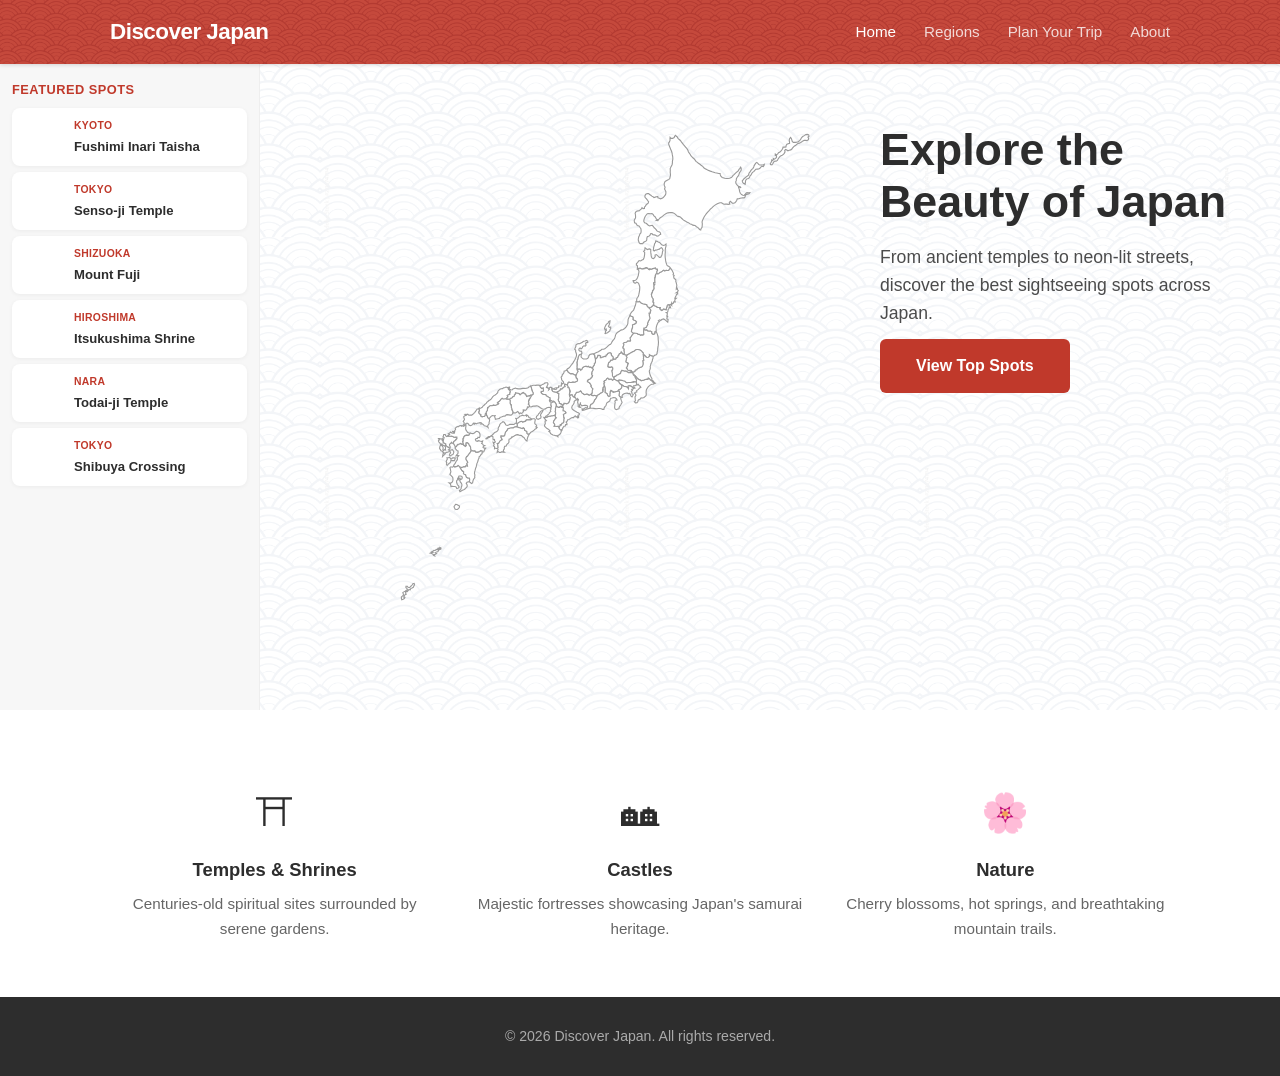
==== commit 460de484: "Update sidebar and hero layout: fix scrollbar, align text to map top Co-Authored-By: Claude Opus 4.6" ====
--- a/index.html
+++ b/index.html
@@ -33,6 +33,61 @@
     </nav>
   </header>
 
+  <div class="homepage-layout">
+
+  <aside class="sidebar-spots" id="spots">
+    <h3 class="sidebar-heading">Featured Spots</h3>
+
+    <a href="regions/kansai.html" class="sidebar-spot">
+      <div class="sidebar-spot-img" style="background-image: url('https://images.unsplash.com/photo-1545569341-9eb8b30979d9?w=300&q=80')"></div>
+      <div class="sidebar-spot-info">
+        <span>Kyoto</span>
+        <h4>Fushimi Inari Taisha</h4>
+      </div>
+    </a>
+
+    <a href="regions/kanto.html" class="sidebar-spot">
+      <div class="sidebar-spot-img" style="background-image: url('https://images.unsplash.com/photo-1493976040374-85c8e12f0c0e?w=300&q=80')"></div>
+      <div class="sidebar-spot-info">
+        <span>Tokyo</span>
+        <h4>Senso-ji Temple</h4>
+      </div>
+    </a>
+
+    <a href="regions/chubu.html" class="sidebar-spot">
+      <div class="sidebar-spot-img" style="background-image: url('https://images.unsplash.com/photo-1490806843957-31f4c9a91c65?w=300&q=80')"></div>
+      <div class="sidebar-spot-info">
+        <span>Shizuoka</span>
+        <h4>Mount Fuji</h4>
+      </div>
+    </a>
+
+    <a href="regions/chugoku.html" class="sidebar-spot">
+      <div class="sidebar-spot-img" style="background-image: url('https://images.unsplash.com/photo-1528360983277-13d401cdc186?w=300&q=80')"></div>
+      <div class="sidebar-spot-info">
+        <span>Hiroshima</span>
+        <h4>Itsukushima Shrine</h4>
+      </div>
+    </a>
+
+    <a href="regions/kansai.html" class="sidebar-spot">
+      <div class="sidebar-spot-img" style="background-image: url('https://images.unsplash.com/photo-1504109586057-7a2ae83d1338?w=300&q=80')"></div>
+      <div class="sidebar-spot-info">
+        <span>Nara</span>
+        <h4>Todai-ji Temple</h4>
+      </div>
+    </a>
+
+    <a href="regions/kanto.html" class="sidebar-spot">
+      <div class="sidebar-spot-img" style="background-image: url('https://images.unsplash.com/photo-1542051841857-5f90071e7989?w=300&q=80')"></div>
+      <div class="sidebar-spot-info">
+        <span>Tokyo</span>
+        <h4>Shibuya Crossing</h4>
+      </div>
+    </a>
+
+  </aside>
+
   <section class="hero-map">
     <div class="hero-map-text">
       <div class="hero-default-content" id="heroDefault">
@@ -191,68 +246,7 @@
     });
   </script>
 
-  <section id="spots" class="spots-section">
-    <div class="container">
-      <h2>Featured Sightseeing Spots</h2>
-      <div class="spots-grid">
-
-        <article class="spot-card">
-          <div class="spot-image" style="background-image: url('https://images.unsplash.com/photo-1545569341-9eb8b30979d9?w=600&q=80')"></div>
-          <div class="spot-info">
-            <span class="spot-region">Kyoto</span>
-            <h3>Fushimi Inari Taisha</h3>
-            <p>Famous for its thousands of vermillion torii gates winding through the forested hills.</p>
-          </div>
-        </article>
-
-        <article class="spot-card">
-          <div class="spot-image" style="background-image: url('https://images.unsplash.com/photo-1493976040374-85c8e12f0c0e?w=600&q=80')"></div>
-          <div class="spot-info">
-            <span class="spot-region">Tokyo</span>
-            <h3>Senso-ji Temple</h3>
-            <p>Tokyo's oldest temple, located in the vibrant Asakusa district with a stunning pagoda.</p>
-          </div>
-        </article>
-
-        <article class="spot-card">
-          <div class="spot-image" style="background-image: url('https://images.unsplash.com/photo-1490806843957-31f4c9a91c65?w=600&q=80')"></div>
-          <div class="spot-info">
-            <span class="spot-region">Shizuoka</span>
-            <h3>Mount Fuji</h3>
-            <p>Japan's iconic peak and UNESCO World Heritage Site, visible from Tokyo on clear days.</p>
-          </div>
-        </article>
-
-        <article class="spot-card">
-          <div class="spot-image" style="background-image: url('https://images.unsplash.com/photo-1528360983277-13d401cdc186?w=600&q=80')"></div>
-          <div class="spot-info">
-            <span class="spot-region">Hiroshima</span>
-            <h3>Itsukushima Shrine</h3>
-            <p>The floating torii gate on Miyajima Island, one of Japan's most photographed sights.</p>
-          </div>
-        </article>
-
-        <article class="spot-card">
-          <div class="spot-image" style="background-image: url('https://images.unsplash.com/photo-1504109586057-7a2ae83d1338?w=600&q=80')"></div>
-          <div class="spot-info">
-            <span class="spot-region">Nara</span>
-            <h3>Todai-ji Temple</h3>
-            <p>Home to a giant bronze Buddha statue and friendly free-roaming deer in the surrounding park.</p>
-          </div>
-        </article>
-
-        <article class="spot-card">
-          <div class="spot-image" style="background-image: url('https://images.unsplash.com/photo-1542051841857-5f90071e7989?w=600&q=80')"></div>
-          <div class="spot-info">
-            <span class="spot-region">Tokyo</span>
-            <h3>Shibuya Crossing</h3>
-            <p>The world's busiest pedestrian crossing, surrounded by neon lights and towering screens.</p>
-          </div>
-        </article>
-
-      </div>
-    </div>
-  </section>
+  </div><!-- end homepage-layout -->
 
   <section class="features">
     <div class="container">
--- a/styles.css
+++ b/styles.css
@@ -140,16 +140,95 @@
   color: #c0392b !important;
 }
 
+/* ── Homepage Layout ── */
+.homepage-layout {
+  display: flex;
+  margin-top: 64px;
+  min-height: auto;
+}
+
+/* ── Sidebar ── */
+.sidebar-spots {
+  width: 260px;
+  flex-shrink: 0;
+  background: #f7f7f7;
+  border-right: 1px solid #eee;
+  padding: 16px 12px;
+  display: flex;
+  flex-direction: column;
+  gap: 6px;
+}
+
+.sidebar-heading {
+  font-size: 0.8rem;
+  font-weight: 700;
+  text-transform: uppercase;
+  letter-spacing: 0.5px;
+  color: #c0392b;
+  margin-bottom: 2px;
+}
+
+.sidebar-spot {
+  display: flex;
+  align-items: center;
+  gap: 10px;
+  background: #fff;
+  border-radius: 8px;
+  padding: 7px 8px;
+  text-decoration: none;
+  color: inherit;
+  transition: background 0.2s, transform 0.15s, box-shadow 0.2s;
+  box-shadow: 0 1px 4px rgba(0, 0, 0, 0.05);
+}
+
+.sidebar-spot:hover {
+  background: #fff;
+  transform: translateX(4px);
+  box-shadow: 0 3px 12px rgba(0, 0, 0, 0.1);
+}
+
+.sidebar-spot-img {
+  width: 44px;
+  height: 44px;
+  border-radius: 6px;
+  background-size: cover;
+  background-position: center;
+  flex-shrink: 0;
+}
+
+.sidebar-spot-info {
+  min-width: 0;
+}
+
+.sidebar-spot-info span {
+  display: block;
+  font-size: 0.65rem;
+  font-weight: 600;
+  text-transform: uppercase;
+  letter-spacing: 0.3px;
+  color: #c0392b;
+  margin-bottom: 1px;
+}
+
+.sidebar-spot-info h4 {
+  font-size: 0.82rem;
+  font-weight: 600;
+  color: #2d2d2d;
+  white-space: nowrap;
+  overflow: hidden;
+  text-overflow: ellipsis;
+}
+
 /* ── Hero Map ── */
 .hero-map {
-  margin-top: 64px;
+  flex: 1;
   display: flex;
   flex-direction: row-reverse;
-  align-items: center;
+  align-items: flex-start;
   justify-content: center;
   gap: 60px;
   padding: 60px 40px;
-  min-height: calc(92vh - 64px);
+  min-height: 100%;
   background: #fff;
   color: #2d2d2d;
   position: relative;
@@ -187,81 +266,6 @@
   line-height: 1.6;
 }
 
-/* ── Sidebar Spots ── */
-.sidebar-heading {
-  font-size: 1rem;
-  font-weight: 700;
-  text-transform: uppercase;
-  letter-spacing: 0.5px;
-  color: #c0392b;
-  margin-top: 20px;
-  margin-bottom: 12px;
-}
-
-.sidebar-spots {
-  display: flex;
-  flex-direction: column;
-  gap: 10px;
-  max-height: 380px;
-  overflow-y: auto;
-  padding-right: 6px;
-}
-
-.sidebar-spots::-webkit-scrollbar {
-  width: 4px;
-}
-
-.sidebar-spots::-webkit-scrollbar-thumb {
-  background: #ccc;
-  border-radius: 4px;
-}
-
-.sidebar-spot {
-  display: flex;
-  align-items: center;
-  gap: 12px;
-  background: rgba(255, 255, 255, 0.85);
-  border-radius: 10px;
-  padding: 8px;
-  text-decoration: none;
-  color: inherit;
-  transition: background 0.2s, transform 0.15s;
-  box-shadow: 0 1px 6px rgba(0, 0, 0, 0.06);
-}
-
-.sidebar-spot:hover {
-  background: #fff;
-  transform: translateX(4px);
-  box-shadow: 0 3px 12px rgba(0, 0, 0, 0.1);
-}
-
-.sidebar-spot-img {
-  width: 56px;
-  height: 56px;
-  border-radius: 8px;
-  background-size: cover;
-  background-position: center;
-  flex-shrink: 0;
-}
-
-.sidebar-spot-info {
-  min-width: 0;
-}
-
-.sidebar-spot-info .spot-region {
-  display: block;
-  font-size: 0.7rem;
-  margin-bottom: 2px;
-}
-
-.sidebar-spot-info h4 {
-  font-size: 0.9rem;
-  font-weight: 600;
-  color: #2d2d2d;
-  white-space: nowrap;
-  overflow: hidden;
-  text-overflow: ellipsis;
-}
 
 /* ── SVG Map ── */
 .japan-map-wrapper {
@@ -663,6 +667,24 @@
 
 /* ── Responsive ── */
 @media (max-width: 768px) {
+  .homepage-layout {
+    flex-direction: column;
+  }
+
+  .sidebar-spots {
+    width: 100%;
+    flex-direction: row;
+    overflow-x: auto;
+    overflow-y: hidden;
+    border-right: none;
+    border-bottom: 1px solid #eee;
+    padding: 14px 16px;
+  }
+
+  .sidebar-spot {
+    min-width: 200px;
+  }
+
   .hero-map {
     flex-direction: column;
     gap: 32px;
